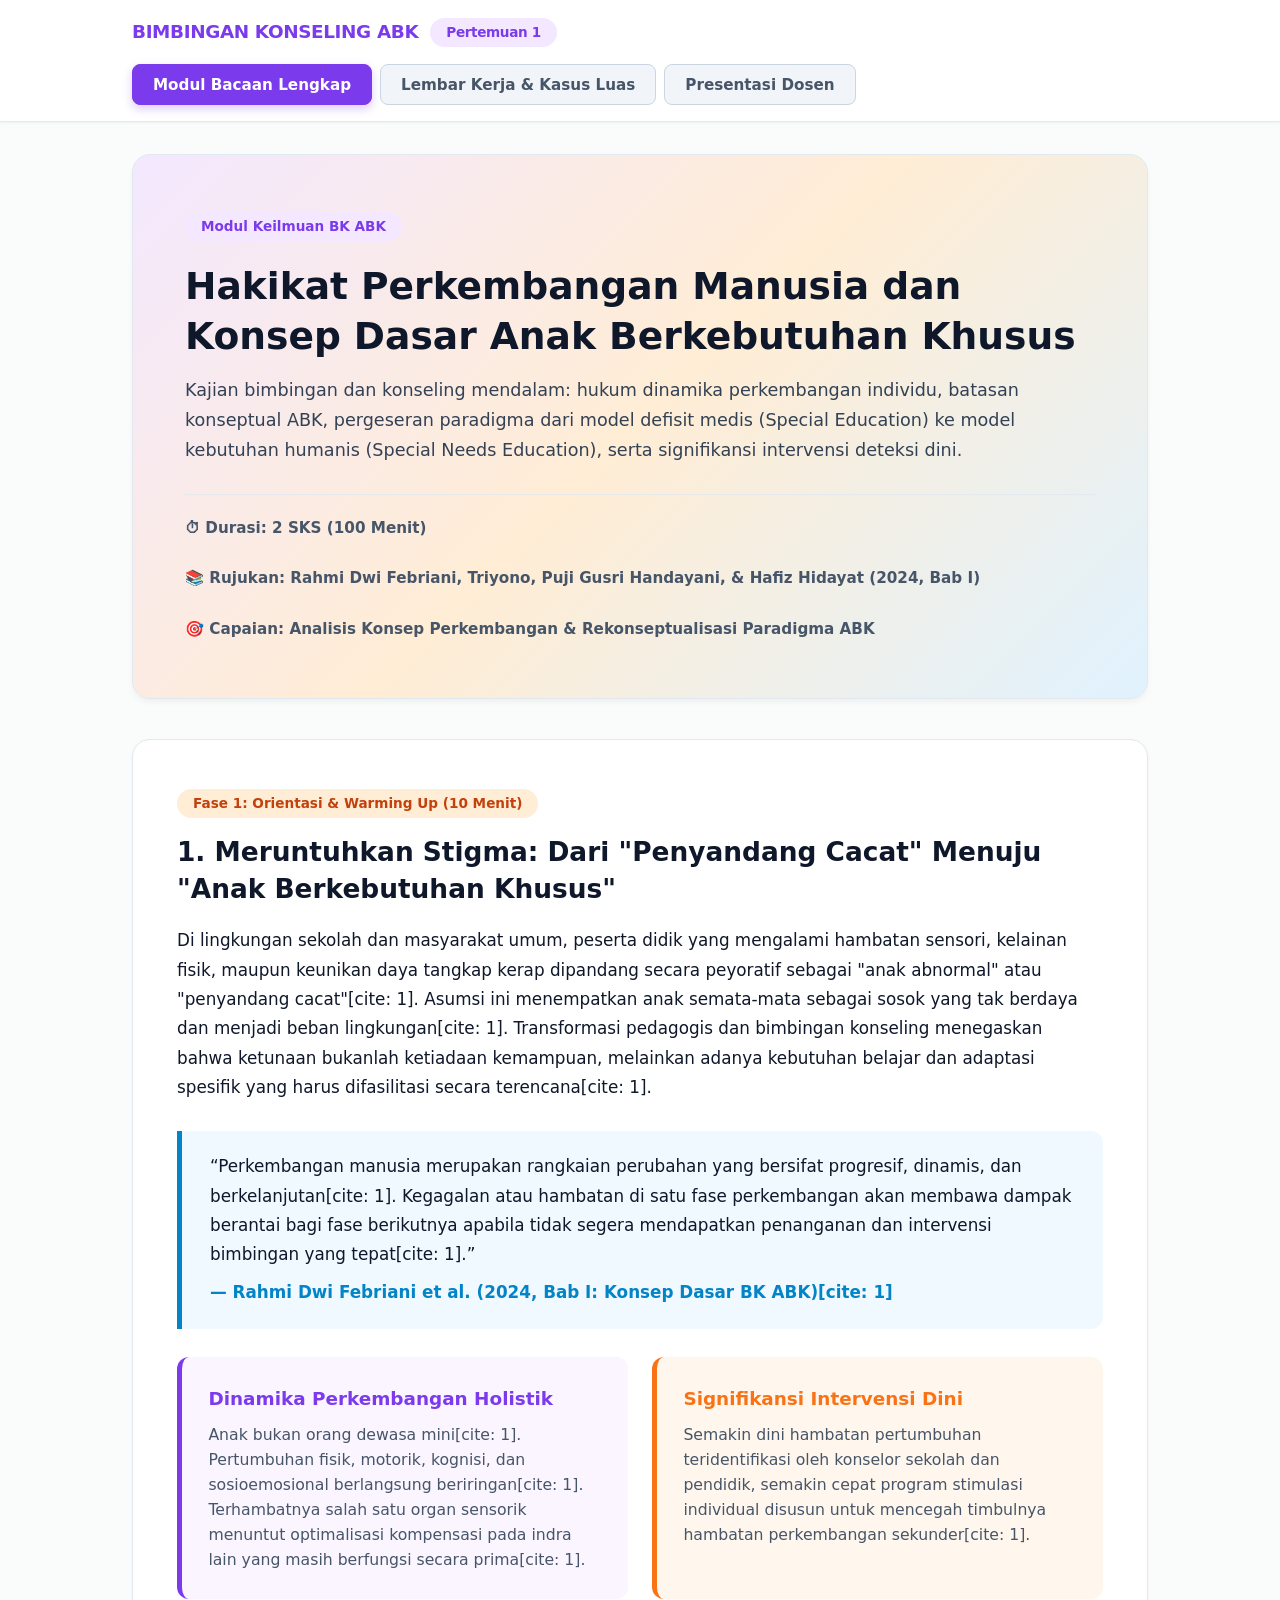
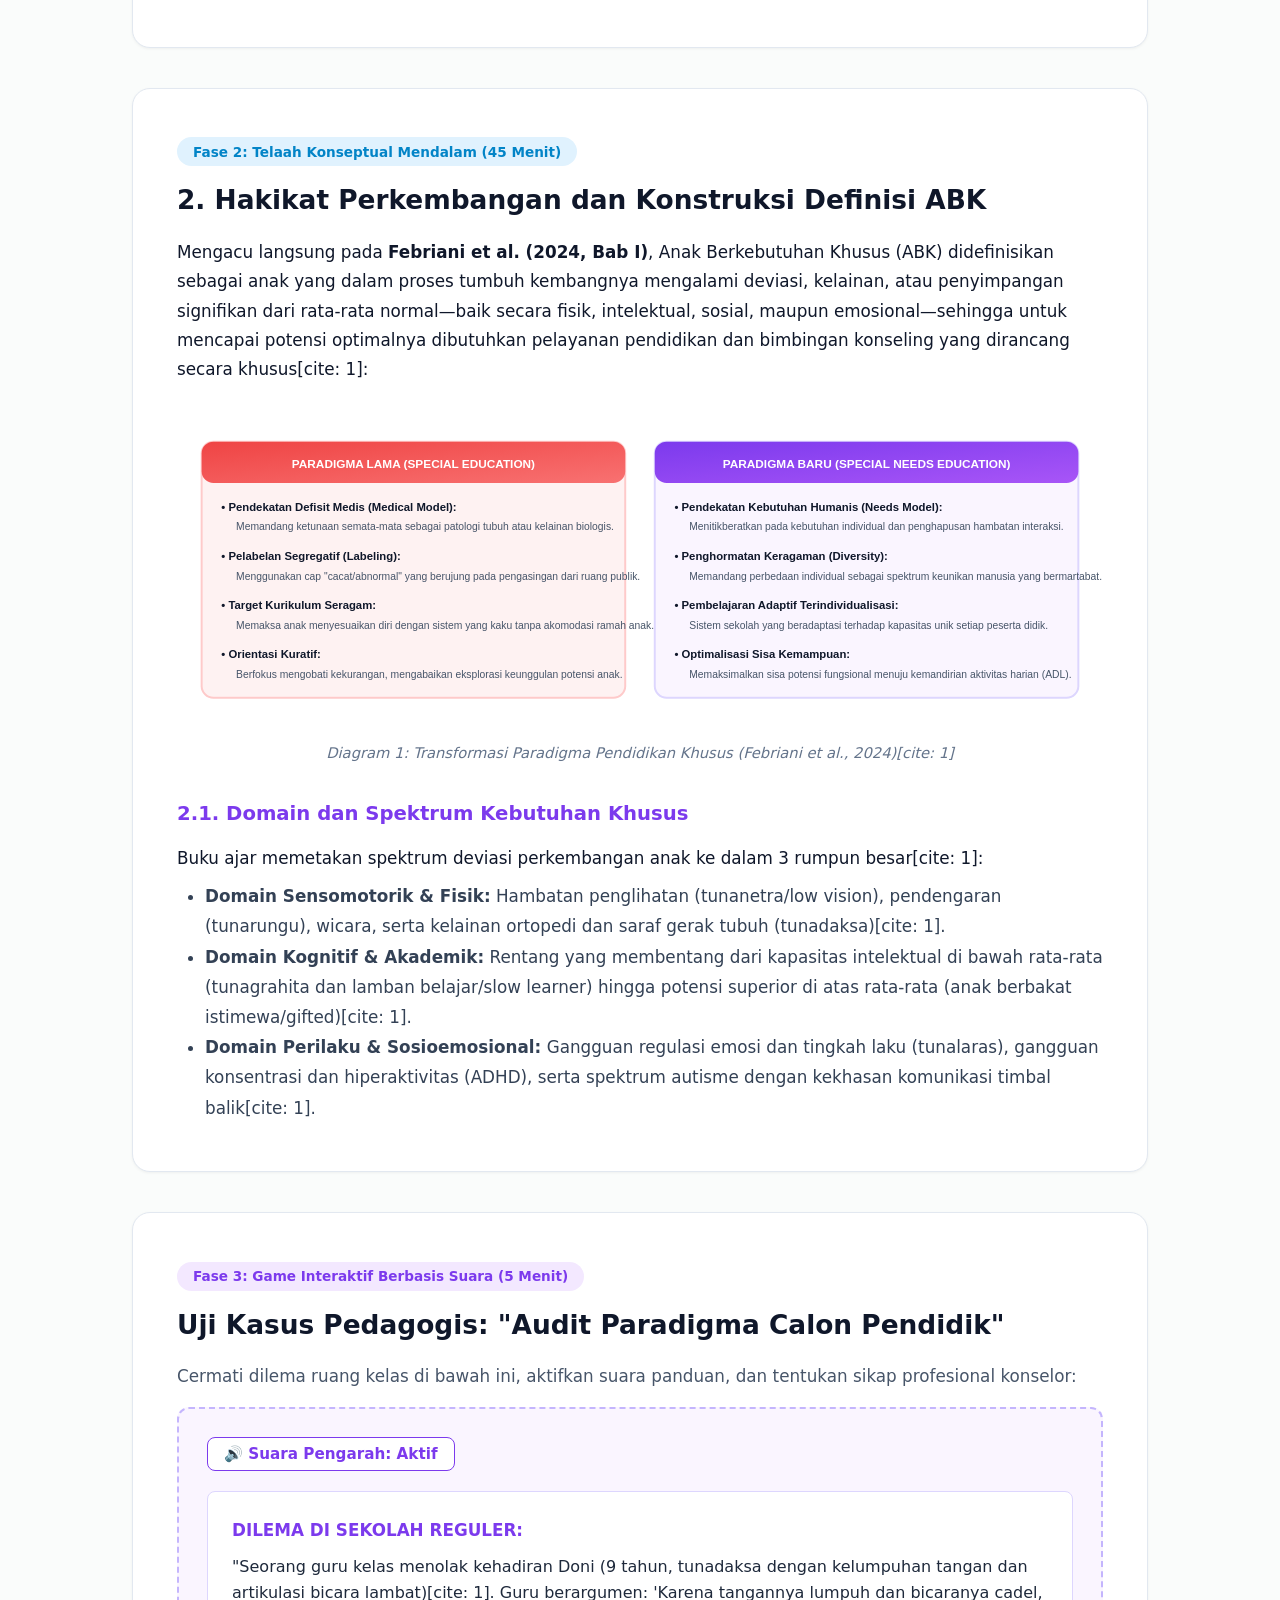
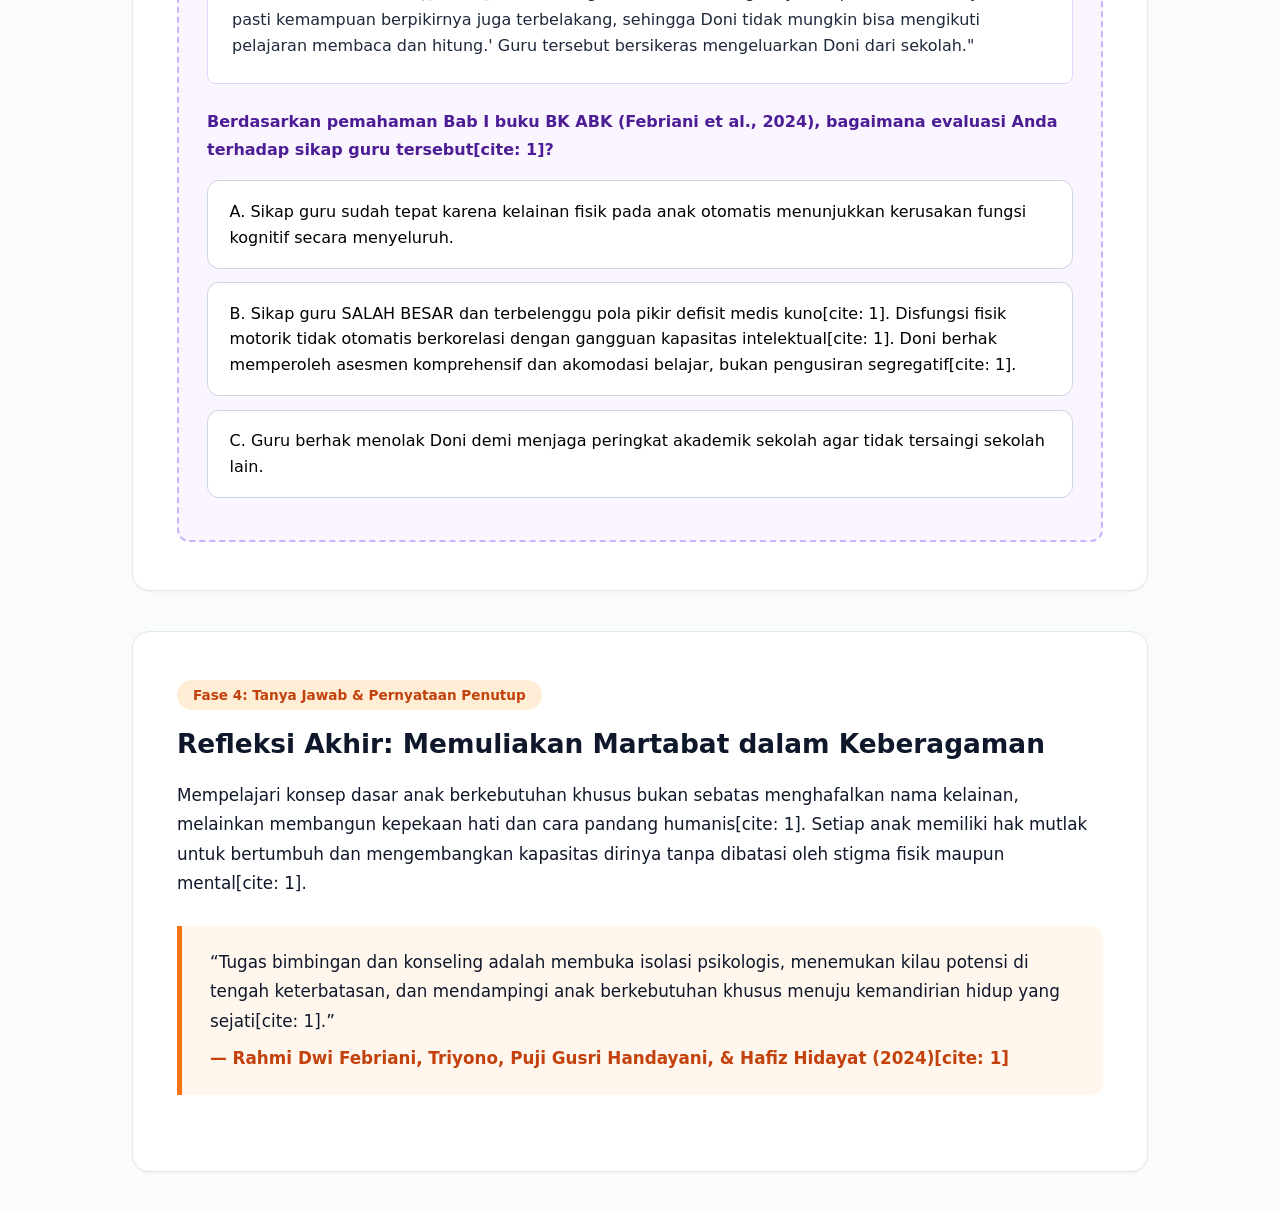
==== pertemuan-1.html @ 1f552d54 "Create pertemuan-1.html" ====
<!DOCTYPE html>
<html lang="id">
<head>
  <meta charset="UTF-8">
  <meta name="viewport" content="width=device-width, initial-scale=1.0">
  <title>Pertemuan 1: Konsep Dasar BK bagi Anak Berkebutuhan Khusus - Bimbingan dan Konseling</title>
  <link rel="stylesheet" href="style.css">
  <style>
    / Variasi Tema Cerah Gen Z (Bright Palette) dengan Aksen Ungu, Oranye, dan Biru /
    :root {
      --gz-purple: #7c3aed;
      --gz-purple-light: #f3e8ff;
      --gz-orange: #f97316;
      --gz-orange-light: #ffedd5;
      --gz-blue: #0284c7;
      --gz-blue-light: #e0f2fe;
      --gz-bg-bright: #fafcfb;
      --gz-text-dark: #0f172a;
      --radius-sm: 6px;
      --radius-md: 10px;
      --radius-lg: 16px;
      --shadow-lg: 0 10px 25px -5px rgba(0, 0, 0, 0.08), 0 8px 10px -6px rgba(0, 0, 0, 0.04);
    }

     {
      box-sizing: border-box;
    }

    body {
      background-color: var(--gz-bg-bright);
      color: var(--gz-text-dark);
      font-family: 'Plus Jakarta Sans', system-ui, -apple-system, sans-serif;
      margin: 0;
      padding: 0;
      line-height: 1.75;
      font-size: 1.05rem;
    }

    / Penataan Pembatas Layar agar tidak terlalu lebar /
    .site-header {
      background: #ffffff;
      border-bottom: 1.5px solid #e2e8f0;
      position: sticky;
      top: 0;
      z-index: 100;
    }

    .nav-container {
      max-width: 1080px;
      margin: 0 auto;
      padding: 1rem 2rem;
      display: flex;
      justify-content: space-between;
      align-items: center;
      flex-wrap: wrap;
      gap: 1rem;
    }

    .content-wrapper {
      max-width: 1080px;
      margin: 2rem auto;
      padding: 0 2rem;
    }

    .brand-badge {
      display: flex;
      align-items: center;
      gap: 0.75rem;
      font-weight: 800;
      font-size: 1.15rem;
    }

    .view-tabs {
      display: flex;
      gap: 0.5rem;
    }

    .tab-btn {
      background: #f1f5f9;
      border: 1px solid #cbd5e1;
      padding: 0.65rem 1.25rem;
      border-radius: var(--radius-sm);
      font-weight: 700;
      font-size: 0.95rem;
      color: #475569;
      cursor: pointer;
      transition: all 0.2s ease;
    }

    .tab-btn.active {
      background: var(--gz-purple);
      color: #ffffff;
      border-color: var(--gz-purple);
    }

    / Pill Badges /
    .pill {
      padding: 0.35rem 0.95rem;
      border-radius: 999px;
      font-size: 0.85rem;
      display: inline-block;
    }

    .badge-purple {
      background: var(--gz-purple-light);
      color: var(--gz-purple);
      font-weight: 800;
    }

    .badge-orange {
      background: var(--gz-orange-light);
      color: #c2410c;
      font-weight: 800;
    }

    .badge-blue {
      background: var(--gz-blue-light);
      color: var(--gz-blue);
      font-weight: 800;
    }

    / Kotak Judul Utama (Hero Box) dengan Space/Padding yang Lega /
    .hero-box {
      border-radius: var(--radius-lg);
      padding: 3rem 2.75rem; / Space lega di pinggir antara border dan tulisan /
      margin-bottom: 2.25rem;
      border: 1.5px solid #e2e8f0;
      box-shadow: 0 4px 6px -1px rgba(0, 0, 0, 0.03);
    }

    .hero-box h1 {
      font-size: clamp(1.85rem, 3.2vw, 2.35rem);
      line-height: 1.35;
      margin: 1.25rem 0 0.85rem 0;
    }

    .hero-box p {
      font-size: 1.1rem;
      color: #334155;
      margin: 0;
      line-height: 1.7;
    }

    .hero-meta {
      display: flex;
      gap: 1.5rem;
      flex-wrap: wrap;
      margin-top: 1.75rem;
      padding-top: 1.25rem;
      border-top: 1px solid rgba(226, 232, 240, 0.8);
      font-size: 0.95rem;
      color: #475569;
      font-weight: 600;
    }

    / Kartu Konten dengan Padding/Space Nyaman /
    .content-card {
      background: #ffffff;
      border: 1.5px solid #e2e8f0;
      border-radius: var(--radius-lg);
      padding: 2.75rem 2.5rem; / Jarak pinggir tulisan ke kotak dibuat lapang /
      margin-bottom: 2.25rem;
      box-shadow: 0 4px 6px -1px rgba(0, 0, 0, 0.02);
    }

    .content-card h2 {
      font-size: 1.65rem;
      color: #0f172a;
      margin-top: 1rem;
      margin-bottom: 1.15rem;
      line-height: 1.4;
    }

    .quote-box {
      border-left: 5px solid var(--gz-blue);
      background: #f0f9ff;
      padding: 1.35rem 1.75rem;
      margin: 1.75rem 0;
      border-radius: 0 var(--radius-md) var(--radius-md) 0;
      font-size: 1.05rem;
      line-height: 1.75;
    }

    .grid-two-col {
      display: grid;
      grid-template-columns: repeat(auto-fit, minmax(320px, 1fr));
      gap: 1.5rem;
      margin-top: 1.75rem;
    }

    .accent-card {
      padding: 1.65rem;
      border-radius: var(--radius-md);
    }

    .card-purple-bright {
      border-left: 5px solid var(--gz-purple);
      background: #faf5ff;
    }

    .card-orange-bright {
      border-left: 5px solid var(--gz-orange);
      background: #fff7ed;
    }

    .card-blue-bright {
      border-left: 5px solid var(--gz-blue);
      background: #f0f9ff;
    }

    / Presentasi Slide Dosen /
    .presentation-frame-bright {
      background: #ffffff;
      color: #1e293b;
      border: 2px solid #e2e8f0;
      border-radius: var(--radius-lg);
      padding: 3rem 3rem 2.25rem 3rem;
      min-height: 560px;
      display: flex;
      flex-direction: column;
      justify-content: space-between;
      box-shadow: var(--shadow-lg);
    }

    .presentation-frame-bright h2 {
      color: #0f172a;
      font-size: clamp(2rem, 3.8vw, 2.5rem);
      margin-bottom: 1.5rem;
      margin-top: 0.75rem;
    }

    .presentation-frame-bright .slide-body {
      font-size: 1.25rem;
      line-height: 1.8;
      color: #334155;
      flex-grow: 1;
    }

    .presentation-frame-bright .slide-body p {
      font-weight: 600;
      margin-bottom: 1rem;
    }

    .presentation-frame-bright .slide-body li {
      margin-bottom: 1rem;
      position: relative;
      padding-left: 2rem;
      list-style: none;
    }

    .presentation-frame-bright .slide-body li::before {
      content: "✦";
      position: absolute;
      left: 0;
      color: var(--gz-purple);
      font-weight: 800;
      font-size: 1.15rem;
    }

    .speaker-notes-bright {
      margin-top: 1.5rem;
      background: #f8fafc;
      border-left: 4px solid var(--gz-orange);
      padding: 1.1rem 1.4rem;
      border-radius: 0 var(--radius-sm) var(--radius-sm) 0;
      font-size: 1rem;
      color: #475569;
      display: none;
    }

    .slide-controls {
      display: flex;
      justify-content: space-between;
      align-items: center;
      border-top: 2px solid #f1f5f9;
      padding-top: 1.75rem;
      margin-top: 2rem;
      gap: 1rem;
      flex-wrap: wrap;
    }

    .btn-ctrl {
      padding: 0.75rem 1.4rem;
      font-size: 1rem;
      font-weight: 700;
      border-radius: var(--radius-sm);
      cursor: pointer;
      display: inline-flex;
      align-items: center;
      gap: 0.4rem;
      transition: all 0.2s;
      border: none;
    }

    .btn-ctrl.secondary {
      background: #f1f5f9;
      color: #475569;
      border: 1px solid #cbd5e1;
    }

    .btn-ctrl.secondary:hover {
      background: #e2e8f0;
      color: #0f172a;
    }

    / Kolom Jawaban Mahasiswa (LKM) /
    .large-answer-area {
      width: 100%;
      min-height: 240px;
      padding: 1.35rem;
      font-family: inherit;
      font-size: 1.05rem;
      line-height: 1.7;
      border: 2px solid #cbd5e1;
      border-radius: var(--radius-md);
      background: #ffffff;
      box-shadow: inset 0 2px 4px rgba(0,0,0,0.03);
      resize: vertical;
      margin-top: 1rem;
      margin-bottom: 1.5rem;
      box-sizing: border-box;
    }

    .large-answer-area:focus {
      border-color: var(--gz-purple);
      outline: none;
      box-shadow: 0 0 0 3px rgba(124, 58, 237, 0.15);
    }

    .quiz-option {
      width: 100%;
      text-align: left;
      padding: 1.1rem 1.35rem;
      margin-bottom: 0.85rem;
      background: #ffffff;
      border: 1.5px solid #cbd5e1;
      border-radius: var(--radius-md);
      cursor: pointer;
      font-size: 1rem;
      line-height: 1.6;
      font-family: inherit;
      transition: all 0.2s ease;
    }

    .quiz-option:hover {
      border-color: var(--gz-purple);
      background: #fbf8ff;
    }

    .quiz-feedback {
      display: none;
      padding: 1.25rem 1.5rem;
      border-radius: var(--radius-md);
      margin-top: 1.25rem;
      font-size: 1rem;
      line-height: 1.7;
    }

    / Aturan Visibilitas Tab & Slide /
    .view-section {
      display: none;
    }
    .view-section.active {
      display: block;
    }
    .slide-item {
      display: none;
    }
    .slide-item.active {
      display: block;
    }

    @media print {
      .site-header, .print-action-bar, .sound-toggle-bar, .slide-controls, nav {
        display: none !important;
      }
      .view-section {
        display: none !important;
      }
      #worksheet-view {
        display: block !important;
      }
      .content-wrapper {
        max-width: 100% !important;
        margin: 0 !important;
        padding: 0 !important;
      }
      body {
        background: #ffffff !important;
      }
    }
  </style>
  <script src="auth.js"></script>
</head>
<body>

  <!-- ==================== TOP NAVIGATION BAR ==================== -->
  <header class="site-header">
    <div class="nav-container">
      <div class="brand-badge">
        <span style="color: var(--gz-purple);">BIMBINGAN KONSELING ABK</span>
        <span class="pill badge-purple">Pertemuan 1</span>
      </div>
      <nav class="view-tabs" role="tablist">
        <button class="tab-btn active" onclick="switchView('reading-view', this)">Modul Bacaan Lengkap</button>
        <button class="tab-btn" onclick="switchView('worksheet-view', this)">Lembar Kerja &amp; Kasus Luas</button>
        <button class="tab-btn" onclick="switchView('presentation-view', this)">Presentasi Dosen</button>
      </nav>
    </div>
  </header>

  <main class="content-wrapper">

    <!-- =========================================================================
         BAGIAN 1: WEB PAGE PRESENTATION (BACAAN MANDIRI DOSEN & MAHASISWA)
         ========================================================================= -->
    <section id="reading-view" class="view-section active">
      
      <!-- HERO BANNER (DENGAN SPACE PINGGIR YANG LEGA) -->
      <header class="hero-box" style="background: linear-gradient(135deg, #f3e8ff 0%, #ffedd5 50%, #e0f2fe 100%);">
        <span class="section-label pill badge-purple">Modul Keilmuan BK ABK</span>
        <h1 style="color: var(--gz-text-dark);">Hakikat Perkembangan Manusia dan Konsep Dasar Anak Berkebutuhan Khusus</h1>
        <p>Kajian bimbingan dan konseling mendalam: hukum dinamika perkembangan individu, batasan konseptual ABK, pergeseran paradigma dari model defisit medis (Special Education) ke model kebutuhan humanis (Special Needs Education), serta signifikansi intervensi deteksi dini.</p>
        <div class="hero-meta">
          <span>⏱ Durasi: 2 SKS (100 Menit)</span>
          <span>📚 Rujukan: Rahmi Dwi Febriani, Triyono, Puji Gusri Handayani, &amp; Hafiz Hidayat (2024, Bab I)</span>
          <span>🎯 Capaian: Analisis Konsep Perkembangan &amp; Rekonseptualisasi Paradigma ABK</span>
        </div>
      </header>

      <!-- SESI 1: PENDAHULUAN (10 MENIT) -->
      <article class="content-card">
        <span class="section-label pill badge-orange">Fase 1: Orientasi &amp; Warming Up (10 Menit)</span>
        <h2>1. Meruntuhkan Stigma: Dari "Penyandang Cacat" Menuju "Anak Berkebutuhan Khusus"</h2>
        <p style="margin-top: 0.75rem;">
          Di lingkungan sekolah dan masyarakat umum, peserta didik yang mengalami hambatan sensori, kelainan fisik, maupun keunikan daya tangkap kerap dipandang secara peyoratif sebagai "anak abnormal" atau "penyandang cacat"[cite: 1]. Asumsi ini menempatkan anak semata-mata sebagai sosok yang tak berdaya dan menjadi beban lingkungan[cite: 1]. Transformasi pedagogis dan bimbingan konseling menegaskan bahwa ketunaan bukanlah ketiadaan kemampuan, melainkan adanya kebutuhan belajar dan adaptasi spesifik yang harus difasilitasi secara terencana[cite: 1].
        </p>

        <div class="quote-box">
          “Perkembangan manusia merupakan rangkaian perubahan yang bersifat progresif, dinamis, dan berkelanjutan[cite: 1]. Kegagalan atau hambatan di satu fase perkembangan akan membawa dampak berantai bagi fase berikutnya apabila tidak segera mendapatkan penanganan dan intervensi bimbingan yang tepat[cite: 1].”
          <footer style="margin-top: 0.5rem; font-weight: 700; color: var(--gz-blue);">— Rahmi Dwi Febriani et al. (2024, Bab I: Konsep Dasar BK ABK)[cite: 1]</footer>
        </div>

        <div class="grid-two-col">
          <div class="accent-card card-purple-bright">
            <h3 style="font-size: 1.15rem; margin-bottom: 0.4rem; color: var(--gz-purple);">Dinamika Perkembangan Holistik</h3>
            <p style="font-size: 0.98rem; color: #475569; line-height: 1.6; margin: 0;">
              Anak bukan orang dewasa mini[cite: 1]. Pertumbuhan fisik, motorik, kognisi, dan sosioemosional berlangsung beriringan[cite: 1]. Terhambatnya salah satu organ sensorik menuntut optimalisasi kompensasi pada indra lain yang masih berfungsi secara prima[cite: 1].
            </p>
          </div>
          <div class="accent-card card-orange-bright">
            <h3 style="font-size: 1.15rem; margin-bottom: 0.4rem; color: var(--gz-orange);">Signifikansi Intervensi Dini</h3>
            <p style="font-size: 0.98rem; color: #475569; line-height: 1.6; margin: 0;">
              Semakin dini hambatan pertumbuhan teridentifikasi oleh konselor sekolah dan pendidik, semakin cepat program stimulasi individual disusun untuk mencegah timbulnya hambatan perkembangan sekunder[cite: 1].
            </p>
          </div>
        </div>
      </article>

      <!-- SESI 2: MATERI INTI (45 MENIT) -->
      <article class="content-card">
        <span class="section-label pill badge-blue">Fase 2: Telaah Konseptual Mendalam (45 Menit)</span>
        <h2>2. Hakikat Perkembangan dan Konstruksi Definisi ABK</h2>
        <p style="margin-top: 0.75rem;">
          Mengacu langsung pada <strong>Febriani et al. (2024, Bab I)</strong>, Anak Berkebutuhan Khusus (ABK) didefinisikan sebagai anak yang dalam proses tumbuh kembangnya mengalami deviasi, kelainan, atau penyimpangan signifikan dari rata-rata normal—baik secara fisik, intelektual, sosial, maupun emosional—sehingga untuk mencapai potensi optimalnya dibutuhkan pelayanan pendidikan dan bimbingan konseling yang dirancang secara khusus[cite: 1]:
        </p>

        <!-- DIAGRAM 1: PERGESERAN PARADIGMA (SVG CERAH) -->
        <div class="diagram-container" style="margin: 2rem 0;">
          <svg viewBox="0 0 940 310" width="100%" height="auto" style="max-height: 330px; font-family: 'Plus Jakarta Sans', sans-serif;">
            <defs>
              <linearGradient id="medGrad" x1="0%" y1="0%" x2="100%" y2="100%"><stop offset="0%" stop-color="#ef4444"/><stop offset="100%" stop-color="#f87171"/></linearGradient>
              <linearGradient id="humGrad" x1="0%" y1="0%" x2="100%" y2="100%"><stop offset="0%" stop-color="#7c3aed"/><stop offset="100%" stop-color="#a855f7"/></linearGradient>
            </defs>

            <!-- Panel Kiri: Paradigma Lama -->
            <rect x="25" y="25" width="430" height="260" rx="12" fill="#fef2f2" stroke="#fecaca" stroke-width="2"/>
            <rect x="25" y="25" width="430" height="42" rx="12" fill="url(#medGrad)"/>
            <text x="240" y="52" fill="#ffffff" font-size="12" font-weight="800" text-anchor="middle">PARADIGMA LAMA (SPECIAL EDUCATION)</text>
            
            <text x="45" y="95" fill="#0f172a" font-size="11.5" font-weight="700">• Pendekatan Defisit Medis (Medical Model):</text>
            <text x="60" y="115" fill="#475569" font-size="10.5">Memandang ketunaan semata-mata sebagai patologi tubuh atau kelainan biologis.</text>

            <text x="45" y="145" fill="#0f172a" font-size="11.5" font-weight="700">• Pelabelan Segregatif (Labeling):</text>
            <text x="60" y="165" fill="#475569" font-size="10.5">Menggunakan cap "cacat/abnormal" yang berujung pada pengasingan dari ruang publik.</text>

            <text x="45" y="195" fill="#0f172a" font-size="11.5" font-weight="700">• Target Kurikulum Seragam:</text>
            <text x="60" y="215" fill="#475569" font-size="10.5">Memaksa anak menyesuaikan diri dengan sistem yang kaku tanpa akomodasi ramah anak.</text>

            <text x="45" y="245" fill="#0f172a" font-size="11.5" font-weight="700">• Orientasi Kuratif:</text>
            <text x="60" y="265" fill="#475569" font-size="10.5">Berfokus mengobati kekurangan, mengabaikan eksplorasi keunggulan potensi anak.</text>

            <!-- Panel Kanan: Paradigma Baru -->
            <rect x="485" y="25" width="430" height="260" rx="12" fill="#faf5ff" stroke="#ddd6fe" stroke-width="2"/>
            <rect x="485" y="25" width="430" height="42" rx="12" fill="url(#humGrad)"/>
            <text x="700" y="52" fill="#ffffff" font-size="12" font-weight="800" text-anchor="middle">PARADIGMA BARU (SPECIAL NEEDS EDUCATION)</text>

            <text x="505" y="95" fill="#0f172a" font-size="11.5" font-weight="700">• Pendekatan Kebutuhan Humanis (Needs Model):</text>
            <text x="520" y="115" fill="#475569" font-size="10.5">Menitikberatkan pada kebutuhan individual dan penghapusan hambatan interaksi.</text>

            <text x="505" y="145" fill="#0f172a" font-size="11.5" font-weight="700">• Penghormatan Keragaman (Diversity):</text>
            <text x="520" y="165" fill="#475569" font-size="10.5">Memandang perbedaan individual sebagai spektrum keunikan manusia yang bermartabat.</text>

            <text x="505" y="195" fill="#0f172a" font-size="11.5" font-weight="700">• Pembelajaran Adaptif Terindividualisasi:</text>
            <text x="520" y="215" fill="#475569" font-size="10.5">Sistem sekolah yang beradaptasi terhadap kapasitas unik setiap peserta didik.</text>

            <text x="505" y="245" fill="#0f172a" font-size="11.5" font-weight="700">• Optimalisasi Sisa Kemampuan:</text>
            <text x="520" y="265" fill="#475569" font-size="10.5">Memaksimalkan sisa potensi fungsional menuju kemandirian aktivitas harian (ADL).</text>
          </svg>
          <div class="diagram-caption" style="text-align: center; font-size: 0.92rem; color: #64748b; margin-top: 0.5rem;">Diagram 1: Transformasi Paradigma Pendidikan Khusus (Febriani et al., 2024)[cite: 1]</div>
        </div>

        <h3 style="margin-top: 2rem; margin-bottom: 0.75rem; color: var(--gz-purple);">2.1. Domain dan Spektrum Kebutuhan Khusus</h3>
        <p>Buku ajar memetakan spektrum deviasi perkembangan anak ke dalam 3 rumpun besar[cite: 1]:</p>
        <ul style="padding-left: 1.75rem; margin-top: 0.5rem; color: #334155; line-height: 1.8;">
          <li><strong>Domain Sensomotorik &amp; Fisik:</strong> Hambatan penglihatan (tunanetra/low vision), pendengaran (tunarungu), wicara, serta kelainan ortopedi dan saraf gerak tubuh (tunadaksa)[cite: 1].</li>
          <li><strong>Domain Kognitif &amp; Akademik:</strong> Rentang yang membentang dari kapasitas intelektual di bawah rata-rata (tunagrahita dan lamban belajar/slow learner) hingga potensi superior di atas rata-rata (anak berbakat istimewa/gifted)[cite: 1].</li>
          <li><strong>Domain Perilaku &amp; Sosioemosional:</strong> Gangguan regulasi emosi dan tingkah laku (tunalaras), gangguan konsentrasi dan hiperaktivitas (ADHD), serta spektrum autisme dengan kekhasan komunikasi timbal balik[cite: 1].</li>
        </ul>
      </article>

      <!-- SESI 3: GAMES INTERAKTIF (5 MENIT) -->
      <article class="content-card">
        <span class="section-label pill badge-purple">Fase 3: Game Interaktif Berbasis Suara (5 Menit)</span>
        <h2>Uji Kasus Pedagogis: "Audit Paradigma Calon Pendidik"</h2>
        <p style="margin-top: 0.5rem; color: #475569;">Cermati dilema ruang kelas di bawah ini, aktifkan suara panduan, dan tentukan sikap profesional konselor:</p>

        <div class="game-card" style="border: 2px dashed #c4b5fd; background: #faf5ff; padding: 1.75rem; border-radius: var(--radius-md); margin-top: 1rem;">
          <div class="sound-toggle-bar" style="margin-bottom: 1.25rem;">
            <button id="sound-btn" class="sound-btn active" style="background: #ffffff; border: 1.5px solid var(--gz-purple); color: var(--gz-purple); padding: 7px 16px; border-radius: var(--radius-sm); cursor: pointer; font-weight: 700;" onclick="toggleAudioFx()">🔊 Suara Pengarah: Aktif</button>
          </div>

          <div style="background: #ffffff; border: 1.5px solid #ddd6fe; border-radius: var(--radius-sm); padding: 1.5rem; margin-bottom: 1.5rem;">
            <p style="font-weight: 800; color: var(--gz-purple); margin: 0 0 0.5rem 0;">DILEMA DI SEKOLAH REGULER:</p>
            <p style="font-size: 1rem; color: #1e293b; line-height: 1.65; margin: 0;">
              "Seorang guru kelas menolak kehadiran Doni (9 tahun, tunadaksa dengan kelumpuhan tangan dan artikulasi bicara lambat)[cite: 1]. Guru berargumen: 'Karena tangannya lumpuh dan bicaranya cadel, pasti kemampuan berpikirnya juga terbelakang, sehingga Doni tidak mungkin bisa mengikuti pelajaran membaca dan hitung.' Guru tersebut bersikeras mengeluarkan Doni dari sekolah."
            </p>
          </div>

          <p style="font-size: 1rem; margin-bottom: 1rem; font-weight: 700; color: #4c1d95;">Berdasarkan pemahaman Bab I buku BK ABK (Febriani et al., 2024), bagaimana evaluasi Anda terhadap sikap guru tersebut[cite: 1]?</p>

          <button class="quiz-option" onclick="evaluateParadigmGame('a')">
            A. Sikap guru sudah tepat karena kelainan fisik pada anak otomatis menunjukkan kerusakan fungsi kognitif secara menyeluruh.
          </button>
          <button class="quiz-option" onclick="evaluateParadigmGame('b')">
            B. Sikap guru SALAH BESAR dan terbelenggu pola pikir defisit medis kuno[cite: 1]. Disfungsi fisik motorik tidak otomatis berkorelasi dengan gangguan kapasitas intelektual[cite: 1]. Doni berhak memperoleh asesmen komprehensif dan akomodasi belajar, bukan pengusiran segregatif[cite: 1].
          </button>
          <button class="quiz-option" onclick="evaluateParadigmGame('c')">
            C. Guru berhak menolak Doni demi menjaga peringkat akademik sekolah agar tidak tersaingi sekolah lain.
          </button>

          <div id="paradigm-feedback" class="quiz-feedback"></div>
        </div>
      </article>

      <!-- SESI 4: TANYA JAWAB & CLOSING (PENUTUP BACAAN) -->
      <article class="content-card">
        <span class="section-label pill badge-orange">Fase 4: Tanya Jawab &amp; Pernyataan Penutup</span>
        <h2>Refleksi Akhir: Memuliakan Martabat dalam Keberagaman</h2>
        <p style="margin-top: 0.75rem;">
          Mempelajari konsep dasar anak berkebutuhan khusus bukan sebatas menghafalkan nama kelainan, melainkan membangun kepekaan hati dan cara pandang humanis[cite: 1]. Setiap anak memiliki hak mutlak untuk bertumbuh dan mengembangkan kapasitas dirinya tanpa dibatasi oleh stigma fisik maupun mental[cite: 1].
        </p>
        <div class="quote-box" style="border-left-color: var(--gz-orange); background: #fff7ed;">
          “Tugas bimbingan dan konseling adalah membuka isolasi psikologis, menemukan kilau potensi di tengah keterbatasan, dan mendampingi anak berkebutuhan khusus menuju kemandirian hidup yang sejati[cite: 1].”
          <footer style="margin-top: 0.5rem; font-weight: 700; color: #c2410c;">— Rahmi Dwi Febriani, Triyono, Puji Gusri Handayani, &amp; Hafiz Hidayat (2024)[cite: 1]</footer>
        </div>
      </article>

    </section>


    <!-- =========================================================================
         BAGIAN 2: WORKSHEET MAHASISWA (TERPISAH PADA TOMBOL TAB SENDIRI)
         ========================================================================= -->
    <section id="worksheet-view" class="view-section">
      <div class="print-action-bar" style="display: flex; justify-content: space-between; align-items: center; margin-bottom: 1.5rem; background: #ffffff; padding: 1.5rem; border-radius: var(--radius-md); border: 1.5px solid #e2e8f0;">
        <div>
          <h3 style="color: var(--gz-purple); margin: 0 0 0.3rem 0; font-size: 1.25rem;">Lembar Aktivitas Mahasiswa: Analisis Paradigma &amp; Kasus ABK (LKM 01)</h3>
          <p style="font-size: 0.95rem; color: #64748b; margin: 0;">Selesaikan telaah kritis dua studi kasus di bawah ini. Kolom lembar jawaban telah didesain ekstra luas untuk memfasilitasi argumentasi ilmiah mendalam, lalu cetak dalam format PDF.</p>
        </div>
        <button class="btn-ctrl" style="background: var(--gz-purple); color: #ffffff;" onclick="window.print()">
          <span>🖨️ Cetak / Unduh Dokumen (PDF)</span>
        </button>
      </div>

      <div class="worksheet-paper" style="background: #ffffff; padding: 2.75rem; border-radius: var(--radius-lg); border: 2px solid #e2e8f0;">
        <header style="border-bottom: 2.5px solid #0f172a; padding-bottom: 1.5rem; margin-bottom: 2rem;">
          <h2 style="text-align: center; text-transform: uppercase; font-size: 1.35rem; color: #0f172a; margin: 0 0 0.5rem 0;">LEMBAR KERJA ANALISIS HAKIKAT &amp; PARADIGMA ANAK BERKEBUTUHAN KHUSUS (LKM 01)</h2>
          <p style="text-align: center; font-size: 0.95rem; color: #475569; margin: 0;">Mata Kuliah: Bimbingan dan Konseling ABK (2 SKS) • Rujukan: Febriani et al. (2024, Bab I)[cite: 1]</p>
          <div style="display: grid; grid-template-columns: 1fr 1fr; gap: 1rem; margin-top: 1.75rem; font-size: 0.95rem; background: #f8fafc; padding: 1.25rem; border-radius: var(--radius-sm);">
            <div><strong>Nama Mahasiswa / Calon Konselor:</strong> ____________________________________</div>
            <div><strong>NIM / Rombel:</strong> ____________________________________</div>
            <div><strong>Tanggal Perkuliahan:</strong> ____________________________________</div>
            <div><strong>Tanda Tangan Dosen Pengampu:</strong> ____________________________________</div>
          </div>
        </header>

        <!-- KASUS 1: ANALISIS PARADIGMA INKLUSI -->
        <div class="content-card" style="border: 2px solid #e2e8f0; background: #ffffff; padding: 2rem; margin-bottom: 2rem;">
          <label style="color: var(--gz-purple); font-size: 1.15rem; display: block; margin-bottom: 0.6rem; font-weight: 800;">
            KASUS ANALISIS 1: BEDAH KRITIS MEDICAL MODEL VS NEEDS MODEL DALAM PENERIMAAN SEKOLAH (BOBOT 50%)
          </label>
          <p style="font-size: 1rem; color: #1e293b; line-height: 1.7; margin-bottom: 1.25rem;">
            <strong>Profil Kasus:</strong> Di awal tahun ajaran baru, seorang anak bernama Rizky (7 tahun) yang memiliki hambatan pendengaran (tunarungu taraf sedang dan telah memakai alat bantu dengar) didaftarkan ke sekolah dasar di dekat rumahnya[cite: 1]. Kepala sekolah menolak mentah-mentah berkas Rizky dengan menyatakan: "Sekolah kami hanya menerima anak yang normal dan sehat walafiat. Sekolah kami tidak punya dokter atau guru khusus, jadi anak cacat seperti ini hanya akan menyusahkan guru kelas."
          </p>

          <p style="font-size: 1.05rem; line-height: 1.6; color: #0f172a; font-weight: 700; margin-bottom: 0.5rem;">
            Instruksi Tugas Analisis Mahasiswa:
          </p>
          <p style="font-size: 0.98rem; color: #334155; line-height: 1.7; margin: 0 0 1rem 0;">
            Berdasarkan konsep dasar bimbingan konseling ABK (<strong>Febriani et al., 2024, Bab I</strong>)[cite: 1]:
            <br>1. Analisis bagaimana penolakan kepala sekolah mencerminkan kelemahan fatal pola pikir <em>Medical Model / Special Education</em> yang memandang disabilitas sebagai kutukan fisik[cite: 1]!
            <br>2. Jelaskan bagaimana sudut pandang <em>Special Needs Education</em> membedah kebutuhan belajar Rizky serta nilai manfaat lingkungan inklusi bagi perkembangan psikososialnya[cite: 1]!
            <br>3. Rumuskan draf konseling advokasi yang dapat Anda berikan kepada kepala sekolah dan para guru untuk membuka wawasan inklusif mereka[cite: 1]!
          </p>
          
          <label style="font-weight: 700; font-size: 0.95rem; color: var(--gz-purple); margin-top: 1rem; display: block;">
            KOLOM LEMBAR JAWABAN MAHASISWA (KASUS 1):
          </label>
          <textarea class="large-answer-area" placeholder="Tuliskan analisis kritis paradigma defisit medis, prinsip model kebutuhan, serta strategi advokasi konseling secara ilmiah di sini..."></textarea>
        </div>

        <!-- KASUS 2: KETERKAITAN TUGAS PERKEMBANGAN & POLA ASUH -->
        <div class="content-card" style="border: 2px solid #e2e8f0; background: #ffffff; padding: 2rem;">
          <label style="color: var(--gz-orange); font-size: 1.15rem; display: block; margin-bottom: 0.6rem; font-weight: 800;">
            KASUS ANALISIS 2: IMPLIKASI KETERLAMBATAN INTERVENSI DINI DAN OVER-PROTECTIVE PARENTING (BOBOT 50%)
          </label>
          <p style="font-size: 1rem; color: #1e293b; line-height: 1.7; margin-bottom: 1.25rem;">
            <strong>Profil Kasus:</strong> Naila (6 tahun) mengalami hambatan penglihatan berat (<em>low vision</em>)[cite: 1]. Karena orang tua merasa malu dan takut Naila terluka, Naila tidak pernah diizinkan keluar rumah, tidak dilatih mengenakan pakaian sendiri, dan selalu disuapi makan. Ketika dimasukkan ke jenjang prasekolah, Naila menunjukkan rasa takut berlebih terhadap orang asing, menangis histeris ketika mendengar bunyi ramai, serta tidak mampu melakukan koordinasi motorik kasar dasar.
          </p>

          <p style="font-size: 1.05rem; line-height: 1.6; color: #0f172a; font-weight: 700; margin-bottom: 0.5rem;">
            Instruksi Tugas Analisis Mahasiswa:
          </p>
          <p style="font-size: 0.98rem; color: #334155; line-height: 1.7; margin: 0 0 1rem 0;">
            Mengacu pada prinsip hukum dinamika perkembangan anak (<strong>Febriani et al., 2024</strong>)[cite: 1]:
            <br>1. Analisis bagaimana penundaan intervensi dini dan proteksi berlebihan orang tua mengacaukan pemenuhan tugas perkembangan (developmental tasks) pada diri Naila[cite: 1]!
            <br>2. Identifikasi dampak negatif sekunder (secondary handicap) pada aspek kepribadian dan sosial Naila jika situasi ini dibiarkan terus berlanjut[cite: 1]!
            <br>3. Susunlah prioritas program layanan bimbingan konseling pribadi dan konseling keluarga bagi orang tua Naila guna membangun kemandirian harian (activity in daily living)[cite: 1]!
          </p>

          <label style="font-weight: 700; font-size: 0.95rem; color: var(--gz-orange); margin-top: 1rem; display: block;">
            KOLOM LEMBAR JAWABAN MAHASISWA (KASUS 2):
          </label>
          <textarea class="large-answer-area" placeholder="Tuliskan analisis keterpenggalan tugas perkembangan, bahaya hambatan sekunder, dan program layanan bimbingan mandiri di sini..."></textarea>
        </div>

      </div>
    </section>


    <!-- =========================================================================
         BAGIAN 3: INTERACTIVE PRESENTATION MODE (TERPISAH PADA TOMBOL TAB SENDIRI)
         ========================================================================= -->
    <section id="presentation-view" class="view-section">
      
      <div class="presentation-frame-bright">
        
        <!-- SLIDE 1 -->
        <div class="slide-item active">
          <span class="slide-indicator" style="color: var(--gz-purple); font-weight: 800; font-size: 0.95rem;">Slide 1 dari 6 • Orientasi Keilmuan</span>
          <h2>Konsep Dasar BK ABK</h2>
          <div class="slide-body">
            <p>Membuka Wawasan Terhadap Hakikat Anak Berkebutuhan Khusus[cite: 1]:</p>
            <ul>
              <li>Hakikat perkembangan manusia: proses progresif, sistematis, dan berkesinambungan[cite: 1].</li>
              <li>Keberhasilan tahap perkembangan awal menjadi fondasi kokoh bagi tahap selanjutnya[cite: 1].</li>
              <li>Urgensi BK: mengenali potensi dan membebaskan anak dari isolasi psikososial[cite: 1].</li>
            </ul>
          </div>
          <div class="speaker-notes-bright">
            <strong>Catatan Dosen (Apersepsi 10 Menit):</strong> Buka pertemuan dengan pertanyaan pemantik: "Apakah anak yang duduk di kursi roda otomatis memiliki otak yang tidak mampu berpikir[cite: 1]?" Tunjukkan fakta bahwa fisik dan intelegensi adalah dua domain yang berbeda[cite: 1].
          </div>
        </div>

        <!-- SLIDE 2 -->
        <div class="slide-item">
          <span class="slide-indicator" style="color: var(--gz-blue); font-weight: 800; font-size: 0.95rem;">Slide 2 dari 6 • Hukum Perkembangan</span>
          <h2>Dinamika Pertumbuhan &amp; Perkembangan</h2>
          <div class="slide-body">
            <p>Kaidah Pokok Perkembangan Individu (Febriani et al., 2024)[cite: 1]:</p>
            <ul>
              <li><strong>Hukum Kontinuitas:</strong> Perkembangan fisik, sensori, kognisi, dan sosioemosional saling memengaruhi secara integral[cite: 1].</li>
              <li><strong>Titik Kritis Perkembangan:</strong> Keterlambatan penanganan pada organ sensori primer dapat memicu kemunduran mental sekunder[cite: 1].</li>
              <li><strong>Intervensi Dini:</strong> Mengoptimalkan plastisitas otak anak guna melatih kompensasi sensorik lainnya[cite: 1].</li>
            </ul>
          </div>
          <div class="speaker-notes-bright">
            <strong>Catatan Dosen:</strong> Jelaskan contoh anak tunanetra yang bila sejak balita tidak dikenalkan dengan orientasi mobilitas, akan mengalami ketakutan sensorik saat menginjak bangku sekolah[cite: 1].
          </div>
        </div>

        <!-- SLIDE 3 -->
        <div class="slide-item">
          <span class="slide-indicator" style="color: var(--gz-orange); font-weight: 800; font-size: 0.95rem;">Slide 3 dari 6 • Batasan Terminologi</span>
          <h2>Definisi Anak Berkebutuhan Khusus</h2>
          <div class="slide-body">
            <p>Konsep Batasan ABK Menurut Para Ahli[cite: 1]:</p>
            <ul>
              <li>Anak yang mengalami deviasi atau kelainan bermakna dari rata-rata normal seusianya[cite: 1].</li>
              <li>Penyimpangan terjadi pada dimensi fisik, intelektual, perilaku emosional, atau komunikasi[cite: 1].</li>
              <li>Menuntut adanya modifikasi metode, materi instruksional, serta bimbingan terpersonalisasi[cite: 1].</li>
            </ul>
          </div>
          <div class="speaker-notes-bright">
            <strong>Catatan Dosen:</strong> Ingatkan mahasiswa bahwa ABK tidak hanya mencakup anak dengan hambatan (di bawah rata-rata), tetapi juga mencakup anak dengan kemampuan superior di atas rata-rata (anak berbakat istimewa/gifted)[cite: 1].
          </div>
        </div>

        <!-- SLIDE 4 -->
        <div class="slide-item">
          <span class="slide-indicator" style="color: var(--gz-purple); font-weight: 800; font-size: 0.95rem;">Slide 4 dari 6 • Pergeseran Paradigma</span>
          <h2>Special Education vs Special Needs Education</h2>
          <div class="slide-body">
            <p>Evolusi Cara Pandang Pendidikan Khusus[cite: 1]:</p>
            <ul>
              <li><strong>Model Defisit Medis (Lama):</strong> Fokus pada patologi kelainan biologis, mencap anak sebagai sosok cacat, dan cenderung memisahkan (segregasi)[cite: 1].</li>
              <li><strong>Model Kebutuhan Humanis (Baru):</strong> Fokus pada potensi dan hambatan belajar anak (child-centered), menciptakan lingkungan kelas yang ramah dan adaptif[cite: 1].</li>
              <li>Mengubah fokus dari "mengobati kekurangan" menjadi "memaksimalkan sisa potensi"[cite: 1].</li>
            </ul>
          </div>
          <div class="speaker-notes-bright">
            <strong>Catatan Dosen:</strong> Tekankan bahwa pergantian istilah dari "anak cacat" ke "anak berkebutuhan khusus" adalah tonggak pemuliaan martabat hak asasi manusia dalam pendidikan nasional[cite: 1].
          </div>
        </div>

        <!-- SLIDE 5 -->
        <div class="slide-item">
          <span class="slide-indicator" style="color: var(--gz-blue); font-weight: 800; font-size: 0.95rem;">Slide 5 dari 6 • Klasifikasi Kebutuhan</span>
          <h2>Rumpun Dimensi Kebutuhan Khusus</h2>
          <div class="slide-body">
            <p>Tiga Poros Utama Hambatan Perkembangan (Bab I)[cite: 1]:</p>
            <ul>
              <li><strong>Kelainan Fisik &amp; Sensorik:</strong> Tunanetra, tunarungu, tunawicara, dan kelainan motorik tunadaksa[cite: 1].</li>
              <li><strong>Kelainan Mental &amp; Emosional:</strong> Tunalaras, gangguan regulasi tingkah laku, ADHD, dan spektrum autisme[cite: 1].</li>
              <li><strong>Kelainan Akademik:</strong> Tunagrahita, lamban belajar (slow learner), berkesulitan belajar spesifik, serta anak berbakat[cite: 1].</li>
            </ul>
          </div>
          <div class="speaker-notes-bright">
            <strong>Catatan Dosen:</strong> Berikan pengantar singkat bahwa rincian ciri-ciri klinis setiap kelompok ini akan dikupas tuntas pada Bab III dan Bab IV[cite: 1].
          </div>
        </div>

        <!-- SLIDE 6 -->
        <div class="slide-item">
          <span class="slide-indicator" style="color: var(--gz-orange); font-weight: 800; font-size: 0.95rem;">Slide 6 dari 6 • Aksi &amp; Rangkuman</span>
          <h2>Closing Thought: Menata Hati Konselor</h2>
          <div class="slide-body">
            <p>Fondasi Etis dan Orientasi Sesi Selanjutnya[cite: 1]:</p>
            <ul>
              <li>Layanan bimbingan bukan mengubah anak menjadi orang lain, melainkan memampukan mereka mandiri[cite: 1].</li>
              <li>Optimalisasi sisa kemampuan (residual capability) adalah kunci kemandirian aktivitas harian (ADL)[cite: 1].</li>
              <li>Pertemuan 2: Tiga Landasan Utama Perlunya BK (Sudut Pandang Pendidikan, Psikologis, dan Tugas Perkembangan)[cite: 1].</li>
            </ul>
          </div>
          <div class="speaker-notes-bright">
            <strong>Catatan Dosen:</strong> Instruksikan mahasiswa untuk beralih ke tab menu "Lembar Kerja &amp; Kasus Luas" untuk menyelesaikan dua studi kasus analitis[cite: 1].
          </div>
        </div>

        <!-- CONTROLS DENGAN PENATAAN TOMBOL PRESISI -->
        <footer class="slide-controls">
          <div style="display: flex; gap: 0.75rem;">
            <button class="btn-ctrl secondary" onclick="changeSlide(-1)">❮ Sebelumnya</button>
            <button class="btn-ctrl" style="background: var(--gz-purple); color: #ffffff;" onclick="changeSlide(1)">Selanjutnya ❯</button>
          </div>
          <button class="btn-ctrl secondary" onclick="toggleSpeakerNotes()">🎙️ Buka/Tutup Catatan Dosen</button>
        </footer>

      </div>
    </section>

  </main>

  <!-- ==================== LOGIKA JAVASCRIPT ==================== -->
  <script>
    // 1. Pengalihan Tab Navigasi
    function switchView(targetViewId, buttonElement) {
      document.querySelectorAll('.view-section').forEach(view => {
        view.classList.remove('active');
      });
      document.querySelectorAll('.tab-btn').forEach(btn => {
        btn.classList.remove('active');
      });

      document.getElementById(targetViewId).classList.add('active');
      buttonElement.classList.add('active');
      window.scrollTo({ top: 0, behavior: 'smooth' });
    }

    // 2. Web Audio API Synthesizer (Efek Nada Kuis)
    let audioFxEnabled = true;
    const audioCtx = new (window.AudioContext || window.webkitAudioContext)();

    function playTone(type) {
      if (!audioFxEnabled) return;
      if (audioCtx.state === 'suspended') {
        audioCtx.resume();
      }

      const osc = audioCtx.createOscillator();
      const gain = audioCtx.createGain();
      osc.connect(gain);
      gain.connect(audioCtx.destination);

      if (type === 'success') {
        osc.frequency.setValueAtTime(523.25, audioCtx.currentTime); // C5
        osc.frequency.exponentialRampToValueAtTime(783.99, audioCtx.currentTime + 0.25); // G5
        gain.gain.setValueAtTime(0.2, audioCtx.currentTime);
        gain.gain.exponentialRampToValueAtTime(0.01, audioCtx.currentTime + 0.3);
        osc.start();
        osc.stop(audioCtx.currentTime + 0.3);
      } else {
        osc.type = 'sawtooth';
        osc.frequency.setValueAtTime(220, audioCtx.currentTime); // A3
        osc.frequency.exponentialRampToValueAtTime(130.81, audioCtx.currentTime + 0.25); // C3
        gain.gain.setValueAtTime(0.25, audioCtx.currentTime);
        gain.gain.exponentialRampToValueAtTime(0.01, audioCtx.currentTime + 0.3);
        osc.start();
        osc.stop(audioCtx.currentTime + 0.3);
      }
    }

    function toggleAudioFx() {
      audioFxEnabled = !audioFxEnabled;
      const btn = document.getElementById('sound-btn');
      if (audioFxEnabled) {
        btn.classList.add('active');
        btn.textContent = '🔊 Suara Pengarah: Aktif';
      } else {
        btn.classList.remove('active');
        btn.textContent = '🔇 Suara Pengarah: Hening';
      }
    }

    // 3. Evaluasi Mini Game Pertemuan 1
    function evaluateParadigmGame(choice) {
      const feedback = document.getElementById('paradigm-feedback');
      feedback.style.display = 'block';

      if (choice === 'b') {
        playTone('success');
        feedback.style.background = '#ede9fe';
        feedback.style.color = '#5b21b6';
        feedback.style.border = '1.5px solid #c4b5fd';
        feedback.innerHTML = '<strong>Tepat Sekali! (Skor 100)</strong><br>Berdasarkan kaidah Febriani et al. (2024), disfungsi motorik fisik tidak dapat dijadikan kesimpulan otomatis bahwa anak mengalami keterbelakangan kognitif[cite: 1]. Paradigma bimbingan konseling modern menuntut adanya asesmen terpadu serta penyediaan sarana adaptif, bukan segregasi yang membatasi hak anak[cite: 1].';
      } else {
        playTone('error');
        feedback.style.background = '#ffedd5';
        feedback.style.color = '#9a3412';
        feedback.style.border = '1.5px solid #fed7aa';
        feedback.innerHTML = '<strong>Kurang Tepat!</strong><br>Pilihan ini mencerminkan prasangka keliru model defisit medis kuno[cite: 1]. Ketidakmampuan organ gerak tidak selalu berarti rusaknya kemampuan berpikir[cite: 1].';
      }
    }

    // 4. Pengendali Slide Presentasi Dosen
    let currentSlide = 0;
    const slides = document.querySelectorAll('.slide-item');

    function updateSlideDisplay() {
      slides.forEach((slide, idx) => {
        slide.classList.toggle('active', idx === currentSlide);
      });
    }

    function changeSlide(direction) {
      currentSlide += direction;
      if (currentSlide < 0) currentSlide = 0;
      if (currentSlide >= slides.length) currentSlide = slides.length - 1;
      updateSlideDisplay();
    }

    function toggleSpeakerNotes() {
      const activeSlide = slides[currentSlide];
      const notes = activeSlide.querySelector('.speaker-notes-bright');
      if (notes) {
        notes.style.display = (notes.style.display === 'block') ? 'none' : 'block';
      }
    }

    // Navigasi Keyboard untuk Slide
    document.addEventListener('keydown', (e) => {
      const presView = document.getElementById('presentation-view');
      if (presView && presView.classList.contains('active')) {
        if (e.key === 'ArrowRight' || e.key === ' ') {
          changeSlide(1);
        } else if (e.key === 'ArrowLeft') {
          changeSlide(-1);
        }
      }
    });
  </script>
</body>
</html>
---- style.css ----
/* ==========================================================================
   STYLE.CSS - PANDUAN GAYA PEMBELAJARAN INTERAKTIF GEN Z BRIGHT PALETTE
   Mata Kuliah: Bimbingan dan Konseling ABK / Ortopedagogik
   ========================================================================== */

/* --- 1. VARIABEL & RESET DASAR --- */
:root {
  --gz-purple: #7c3aed;
  --gz-purple-light: #f3e8ff;
  --gz-purple-hover: #6d28d9;
  --gz-orange: #f97316;
  --gz-orange-light: #ffedd5;
  --gz-blue: #0284c7;
  --gz-blue-light: #e0f2fe;
  --gz-bg-bright: #fafcfb;
  --gz-text-dark: #0f172a;
  --text-muted: #475569;
  --border-color: #e2e8f0;
  
  --radius-sm: 8px;
  --radius-md: 12px;
  --radius-lg: 18px;
  --shadow-sm: 0 1px 3px rgba(0, 0, 0, 0.05);
  --shadow-md: 0 4px 6px -1px rgba(0, 0, 0, 0.05);
  --shadow-lg: 0 10px 25px -5px rgba(0, 0, 0, 0.08), 0 8px 10px -6px rgba(0, 0, 0, 0.04);
}

* {
  box-sizing: border-box;
  margin: 0;
  padding: 0;
}

body {
  background-color: var(--gz-bg-bright);
  color: var(--gz-text-dark);
  font-family: 'Plus Jakarta Sans', system-ui, -apple-system, BlinkMacSystemFont, 'Segoe UI', Roboto, sans-serif;
  line-height: 1.75;
  font-size: 1.05rem;
  -webkit-font-smoothing: antialiased;
}

/* --- 2. SISTEM VISIBILITAS TAB (KUNCI AGAR HALAMAN TIDAK MENUMPUK) --- */
.view-section {
  display: none !important;
}

.view-section.active {
  display: block !important;
}

.slide-item {
  display: none !important;
}

.slide-item.active {
  display: block !important;
}

/* --- 3. STRUKTUR HEADER & NAVIGASI ATAS --- */
.site-header {
  background: #ffffff;
  border-bottom: 1.5px solid var(--border-color);
  position: sticky;
  top: 0;
  z-index: 1000;
  box-shadow: var(--shadow-sm);
}

.nav-container {
  max-width: 1040px;
  margin: 0 auto;
  padding: 1.1rem 2rem;
  display: flex;
  justify-content: space-between;
  align-items: center;
  flex-wrap: wrap;
  gap: 1rem;
}

.brand-badge {
  display: flex;
  align-items: center;
  gap: 0.75rem;
  font-weight: 800;
  font-size: 1.15rem;
  letter-spacing: -0.02em;
}

.view-tabs {
  display: flex;
  gap: 0.6rem;
}

.tab-btn {
  background: #f1f5f9;
  border: 1.5px solid #cbd5e1;
  padding: 0.7rem 1.35rem;
  border-radius: var(--radius-sm);
  font-weight: 700;
  font-size: 0.95rem;
  color: var(--text-muted);
  cursor: pointer;
  transition: all 0.2s ease;
  font-family: inherit;
}

.tab-btn:hover {
  background: #e2e8f0;
  color: var(--gz-text-dark);
}

.tab-btn.active {
  background: var(--gz-purple) !important;
  color: #ffffff !important;
  border-color: var(--gz-purple) !important;
  box-shadow: 0 4px 10px rgba(124, 58, 237, 0.25);
}

/* --- 4. PEMBATAS KONTEN UTAMA --- */
.content-wrapper {
  max-width: 1040px;
  margin: 2.5rem auto;
  padding: 0 2rem;
}

/* --- 5. LENCANA (BADGES & PILLS) --- */
.pill {
  padding: 0.4rem 1rem;
  border-radius: 999px;
  font-size: 0.85rem;
  display: inline-block;
  line-height: 1.2;
}

.badge-purple {
  background: var(--gz-purple-light);
  color: var(--gz-purple);
  font-weight: 800;
}

.badge-orange {
  background: var(--gz-orange-light);
  color: #c2410c;
  font-weight: 800;
}

.badge-blue {
  background: var(--gz-blue-light);
  color: var(--gz-blue);
  font-weight: 800;
}

/* --- 6. KOTAK JUDUL (HERO BANNER) & KARTU KONTEN --- */
.hero-box {
  border-radius: var(--radius-lg);
  padding: 3.5rem 3.25rem;
  margin-bottom: 2.5rem;
  border: 1.5px solid var(--border-color);
  box-shadow: var(--shadow-md);
}

.hero-box h1 {
  font-size: clamp(2rem, 3.2vw, 2.5rem);
  line-height: 1.35;
  margin: 1.5rem 0 1rem 0;
  max-width: 900px;
  color: var(--gz-text-dark);
}

.hero-box p {
  font-size: 1.12rem;
  color: #334155;
  line-height: 1.8;
  max-width: 900px;
}

.hero-meta {
  display: flex;
  gap: 1.75rem;
  flex-wrap: wrap;
  margin-top: 2rem;
  padding-top: 1.5rem;
  border-top: 1px solid rgba(226, 232, 240, 0.8);
  font-size: 0.95rem;
  color: var(--text-muted);
  font-weight: 600;
}

.content-card {
  background: #ffffff;
  border: 1.5px solid var(--border-color);
  border-radius: var(--radius-lg);
  padding: 3rem 2.75rem;
  margin-bottom: 2.5rem;
  box-shadow: var(--shadow-sm);
}

.content-card h2 {
  font-size: 1.65rem;
  color: var(--gz-text-dark);
  margin-top: 1.25rem;
  margin-bottom: 1.25rem;
  line-height: 1.4;
}

.quote-box {
  border-left: 5px solid var(--gz-blue);
  background: #f0f9ff;
  padding: 1.5rem 2rem;
  margin: 2rem 0;
  border-radius: 0 var(--radius-md) var(--radius-md) 0;
  font-size: 1.08rem;
  line-height: 1.8;
}

.grid-two-col {
  display: grid;
  grid-template-columns: repeat(auto-fit, minmax(320px, 1fr));
  gap: 1.75rem;
  margin-top: 2rem;
}

.accent-card {
  padding: 2rem 1.75rem;
  border-radius: var(--radius-md);
}

.card-purple-bright {
  border-left: 5px solid var(--gz-purple);
  background: #faf5ff;
}

.card-orange-bright {
  border-left: 5px solid var(--gz-orange);
  background: #fff7ed;
}

.card-blue-bright {
  border-left: 5px solid var(--gz-blue);
  background: #f0f9ff;
}

/* --- 7. DIAGRAM & KUIS INTERAKTIF --- */
.diagram-container {
  margin: 2.25rem 0;
}

.diagram-caption {
  text-align: center;
  font-size: 0.92rem;
  color: #64748b;
  margin-top: 0.5rem;
  font-style: italic;
}

.game-card {
  border: 2px dashed #c4b5fd;
  background: #faf5ff;
  padding: 2rem;
  border-radius: var(--radius-md);
  margin-top: 1.25rem;
}

.sound-toggle-bar {
  margin-bottom: 1.25rem;
}

.sound-btn {
  background: #ffffff;
  border: 1.5px solid var(--gz-purple);
  color: var(--gz-purple);
  padding: 8px 18px;
  border-radius: var(--radius-sm);
  cursor: pointer;
  font-weight: 700;
  font-family: inherit;
  font-size: 0.95rem;
  transition: all 0.2s ease;
}

.sound-btn:hover {
  background: var(--gz-purple-light);
}

.quiz-option {
  width: 100%;
  text-align: left;
  padding: 1.15rem 1.4rem;
  margin-bottom: 0.85rem;
  background: #ffffff;
  border: 1.5px solid #cbd5e1;
  border-radius: var(--radius-md);
  cursor: pointer;
  font-size: 1.02rem;
  line-height: 1.6;
  font-family: inherit;
  transition: all 0.2s ease;
}

.quiz-option:hover {
  border-color: var(--gz-purple);
  background: #fbf8ff;
}

.quiz-feedback {
  display: none;
  padding: 1.35rem 1.6rem;
  border-radius: var(--radius-md);
  margin-top: 1.35rem;
  font-size: 1.02rem;
  line-height: 1.7;
}

/* --- 8. LEMBAR KERJA MAHASISWA (WORKSHEET VIEW) --- */
.print-action-bar {
  display: flex;
  justify-content: space-between;
  align-items: center;
  margin-bottom: 2rem;
  background: #ffffff;
  padding: 1.75rem;
  border-radius: var(--radius-md);
  border: 1.5px solid var(--border-color);
  box-shadow: var(--shadow-sm);
}

.worksheet-paper {
  background: #ffffff;
  padding: 3rem;
  border-radius: var(--radius-lg);
  border: 2px solid var(--border-color);
  box-shadow: var(--shadow-md);
}

.large-answer-area {
  width: 100%;
  min-height: 240px;
  padding: 1.35rem;
  font-family: inherit;
  font-size: 1.05rem;
  line-height: 1.7;
  border: 2px solid #cbd5e1;
  border-radius: var(--radius-md);
  background: #ffffff;
  box-shadow: inset 0 2px 4px rgba(0, 0, 0, 0.03);
  resize: vertical;
  margin-top: 1rem;
  margin-bottom: 1.5rem;
  box-sizing: border-box;
}

.large-answer-area:focus {
  border-color: var(--gz-purple);
  outline: none;
  box-shadow: 0 0 0 3px rgba(124, 58, 237, 0.15);
}

/* --- 9. PRESENTASI SLIDE DOSEN --- */
.presentation-frame-bright {
  background: #ffffff;
  color: #1e293b;
  border: 2px solid var(--border-color);
  border-radius: var(--radius-lg);
  padding: 3.5rem 3.25rem 2.5rem 3.25rem;
  min-height: 560px;
  display: flex;
  flex-direction: column;
  justify-content: space-between;
  box-shadow: var(--shadow-lg);
}

.presentation-frame-bright h2 {
  color: var(--gz-text-dark);
  font-size: clamp(2rem, 3.8vw, 2.5rem);
  margin-bottom: 1.5rem;
  margin-top: 0.75rem;
}

.presentation-frame-bright .slide-body {
  font-size: 1.25rem;
  line-height: 1.85;
  color: #334155;
  flex-grow: 1;
}

.presentation-frame-bright .slide-body p {
  font-weight: 600;
  margin-bottom: 1rem;
}

.presentation-frame-bright .slide-body li {
  margin-bottom: 1rem;
  position: relative;
  padding-left: 2rem;
  list-style: none;
}

.presentation-frame-bright .slide-body li::before {
  content: "✦";
  position: absolute;
  left: 0;
  color: var(--gz-purple);
  font-weight: 800;
  font-size: 1.15rem;
}

.speaker-notes-bright {
  margin-top: 1.75rem;
  background: #f8fafc;
  border-left: 4px solid var(--gz-orange);
  padding: 1.25rem 1.5rem;
  border-radius: 0 var(--radius-sm) var(--radius-sm) 0;
  font-size: 1rem;
  color: var(--text-muted);
  display: none;
}

.slide-controls {
  display: flex;
  justify-content: space-between;
  align-items: center;
  border-top: 2px solid #f1f5f9;
  padding-top: 2rem;
  margin-top: 2.25rem;
  gap: 1rem;
  flex-wrap: wrap;
}

.btn-ctrl {
  padding: 0.8rem 1.5rem;
  font-size: 1rem;
  font-weight: 700;
  border-radius: var(--radius-sm);
  cursor: pointer;
  display: inline-flex;
  align-items: center;
  gap: 0.4rem;
  transition: all 0.2s;
  border: none;
  font-family: inherit;
}

.btn-ctrl.secondary {
  background: #f1f5f9;
  color: var(--text-muted);
  border: 1px solid #cbd5e1;
}

.btn-ctrl.secondary:hover {
  background: #e2e8f0;
  color: var(--gz-text-dark);
}

/* --- 10. PENGATURAN MODE CETAK DOKUMEN (PRINT TO PDF) --- */
@media print {
  .site-header,
  .print-action-bar,
  .sound-toggle-bar,
  .slide-controls,
  nav,
  .btn-ctrl,
  .hero-meta {
    display: none !important;
  }

  .view-section {
    display: none !important;
  }

  #worksheet-view {
    display: block !important;
  }

  .content-wrapper {
    max-width: 100% !important;
    margin: 0 !important;
    padding: 0 !important;
  }

  .worksheet-paper {
    border: none !important;
    box-shadow: none !important;
    padding: 0 !important;
  }

  body {
    background: #ffffff !important;
    color: #000000 !important;
  }

  .large-answer-area {
    border: 1.5px solid #000000 !important;
    box-shadow: none !important;
  }
}
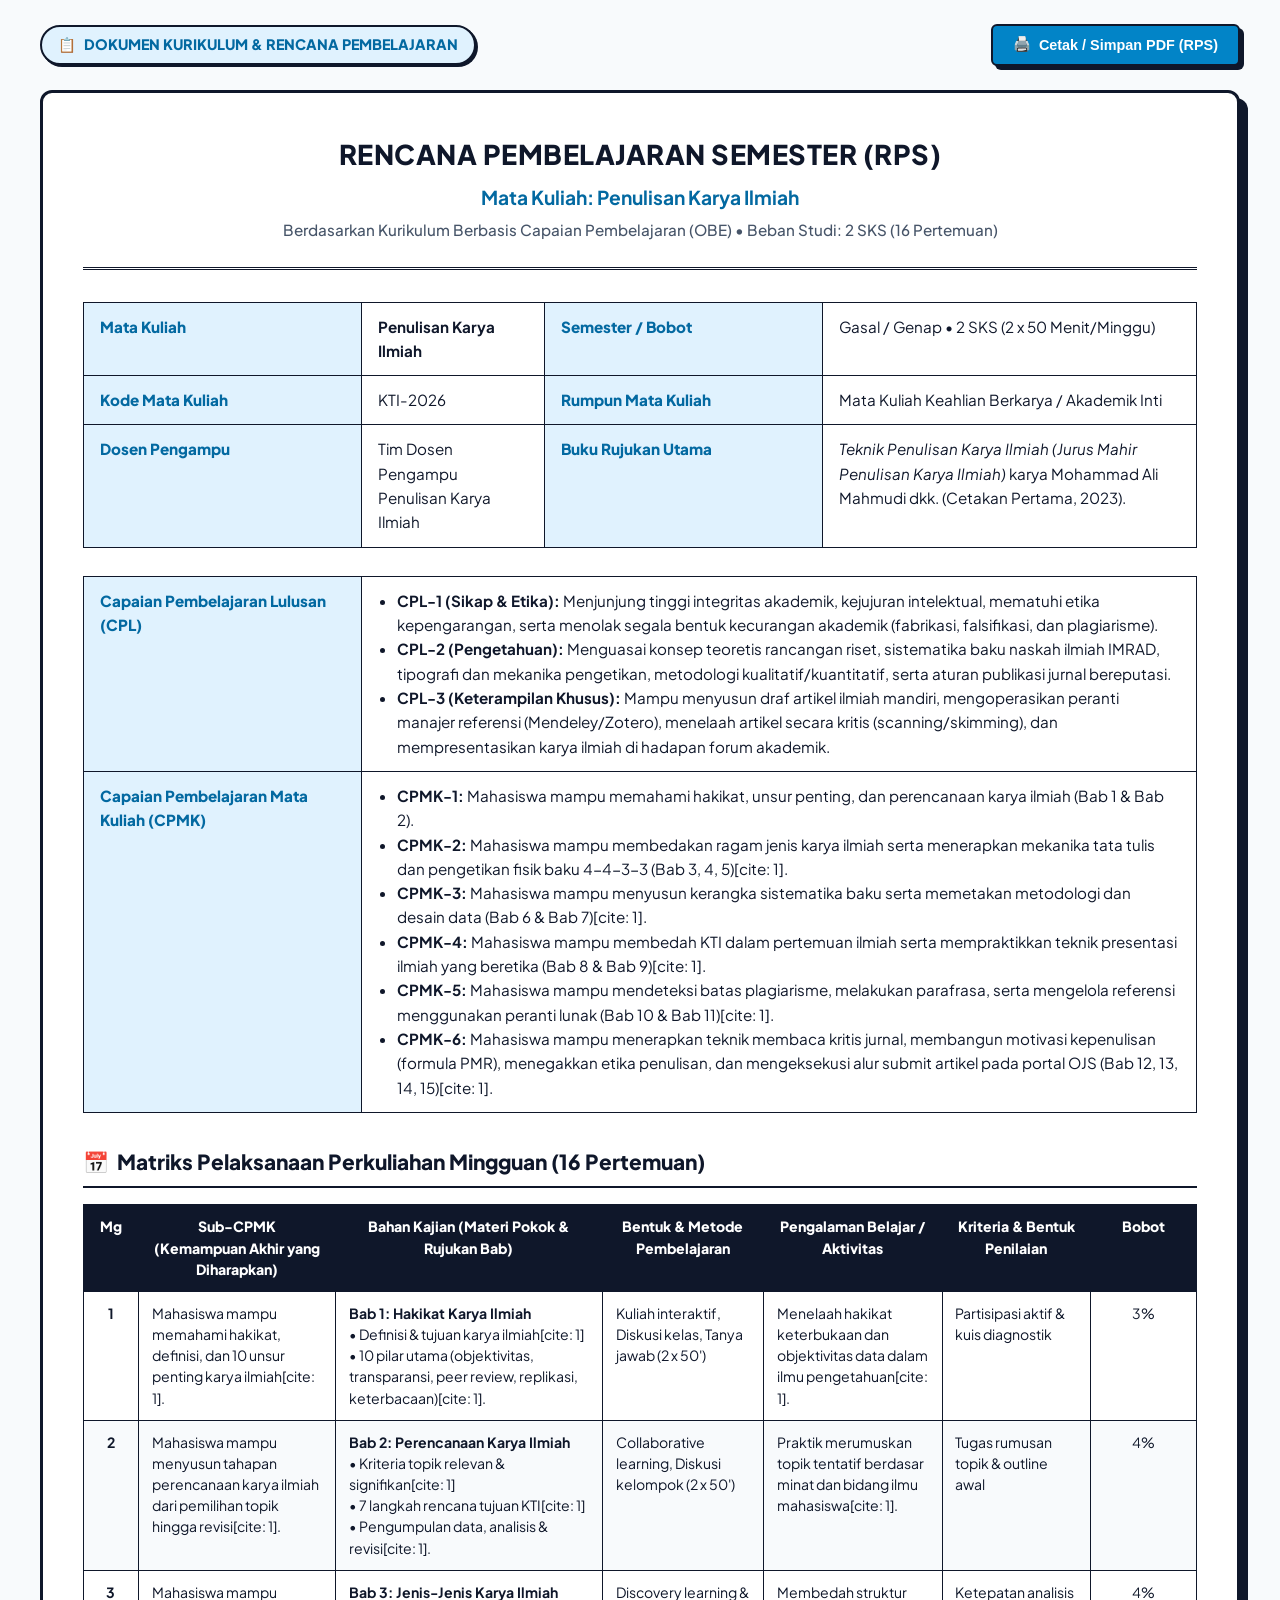
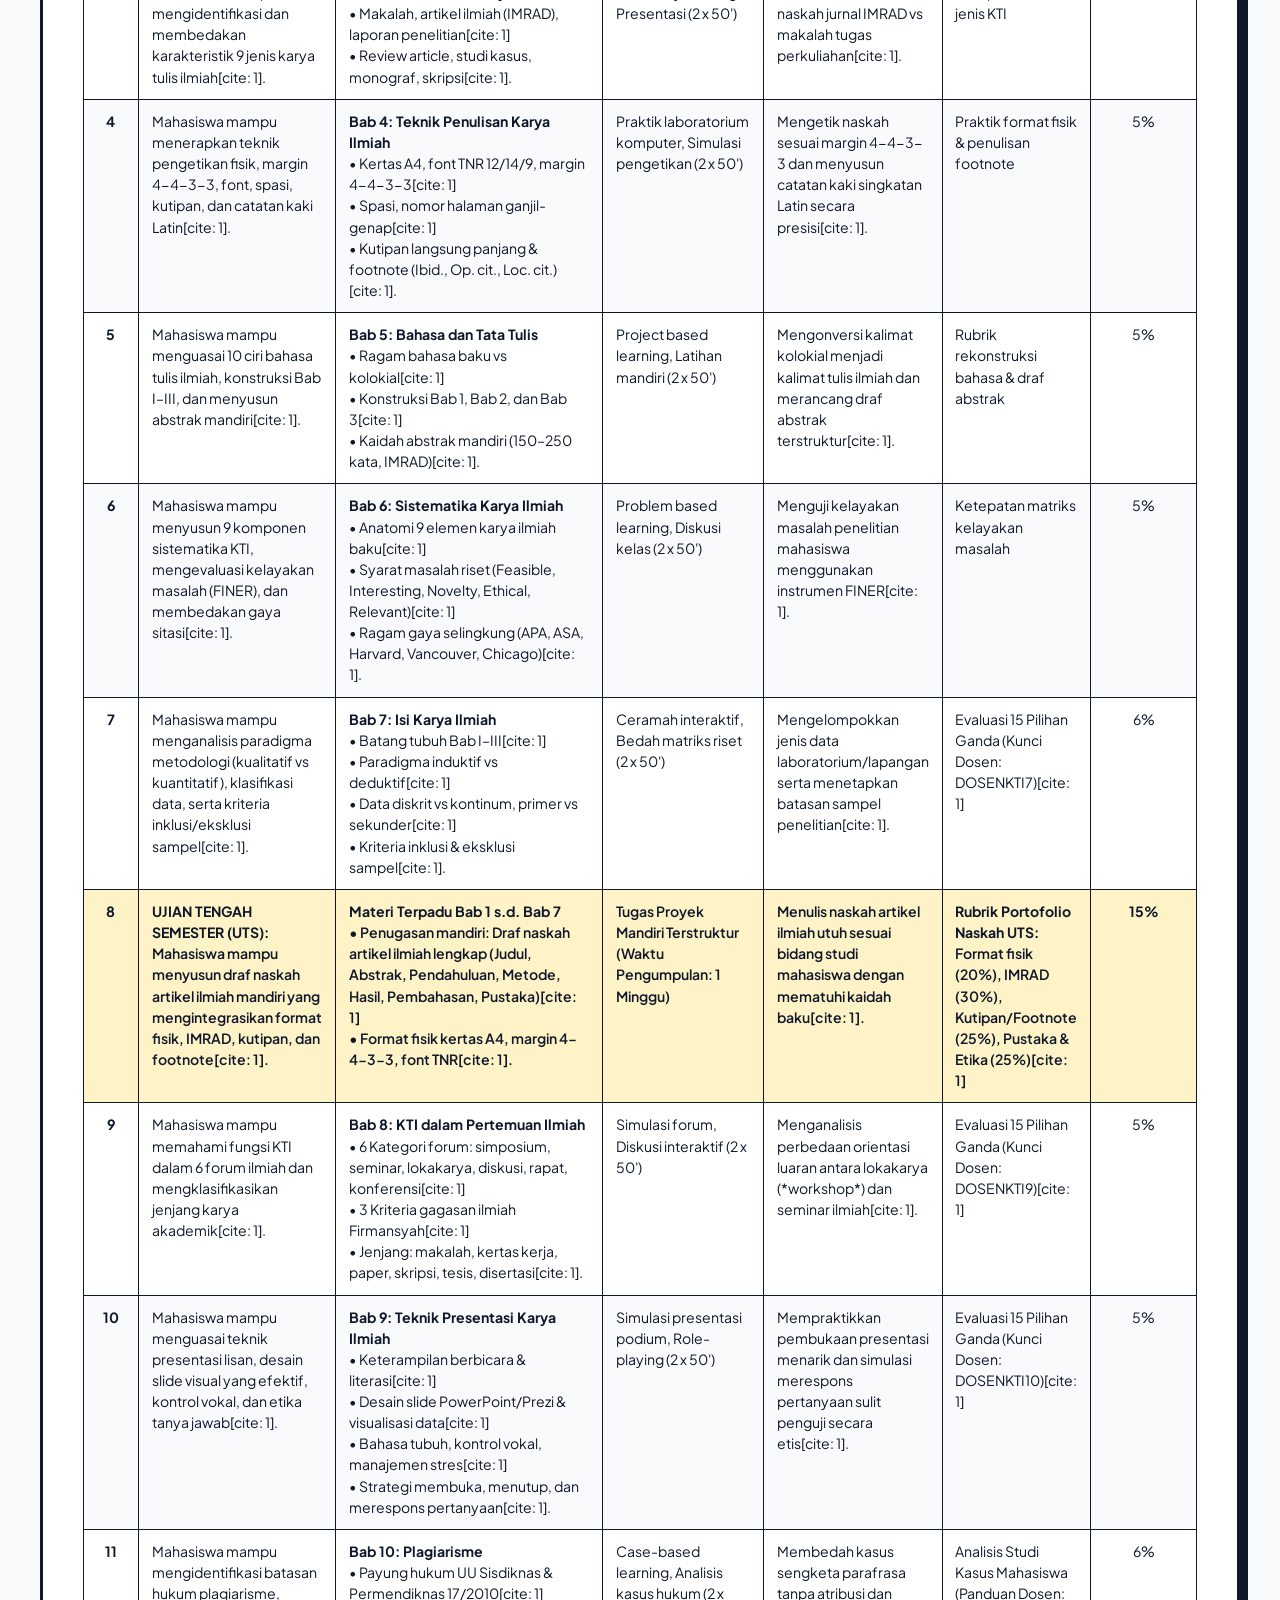
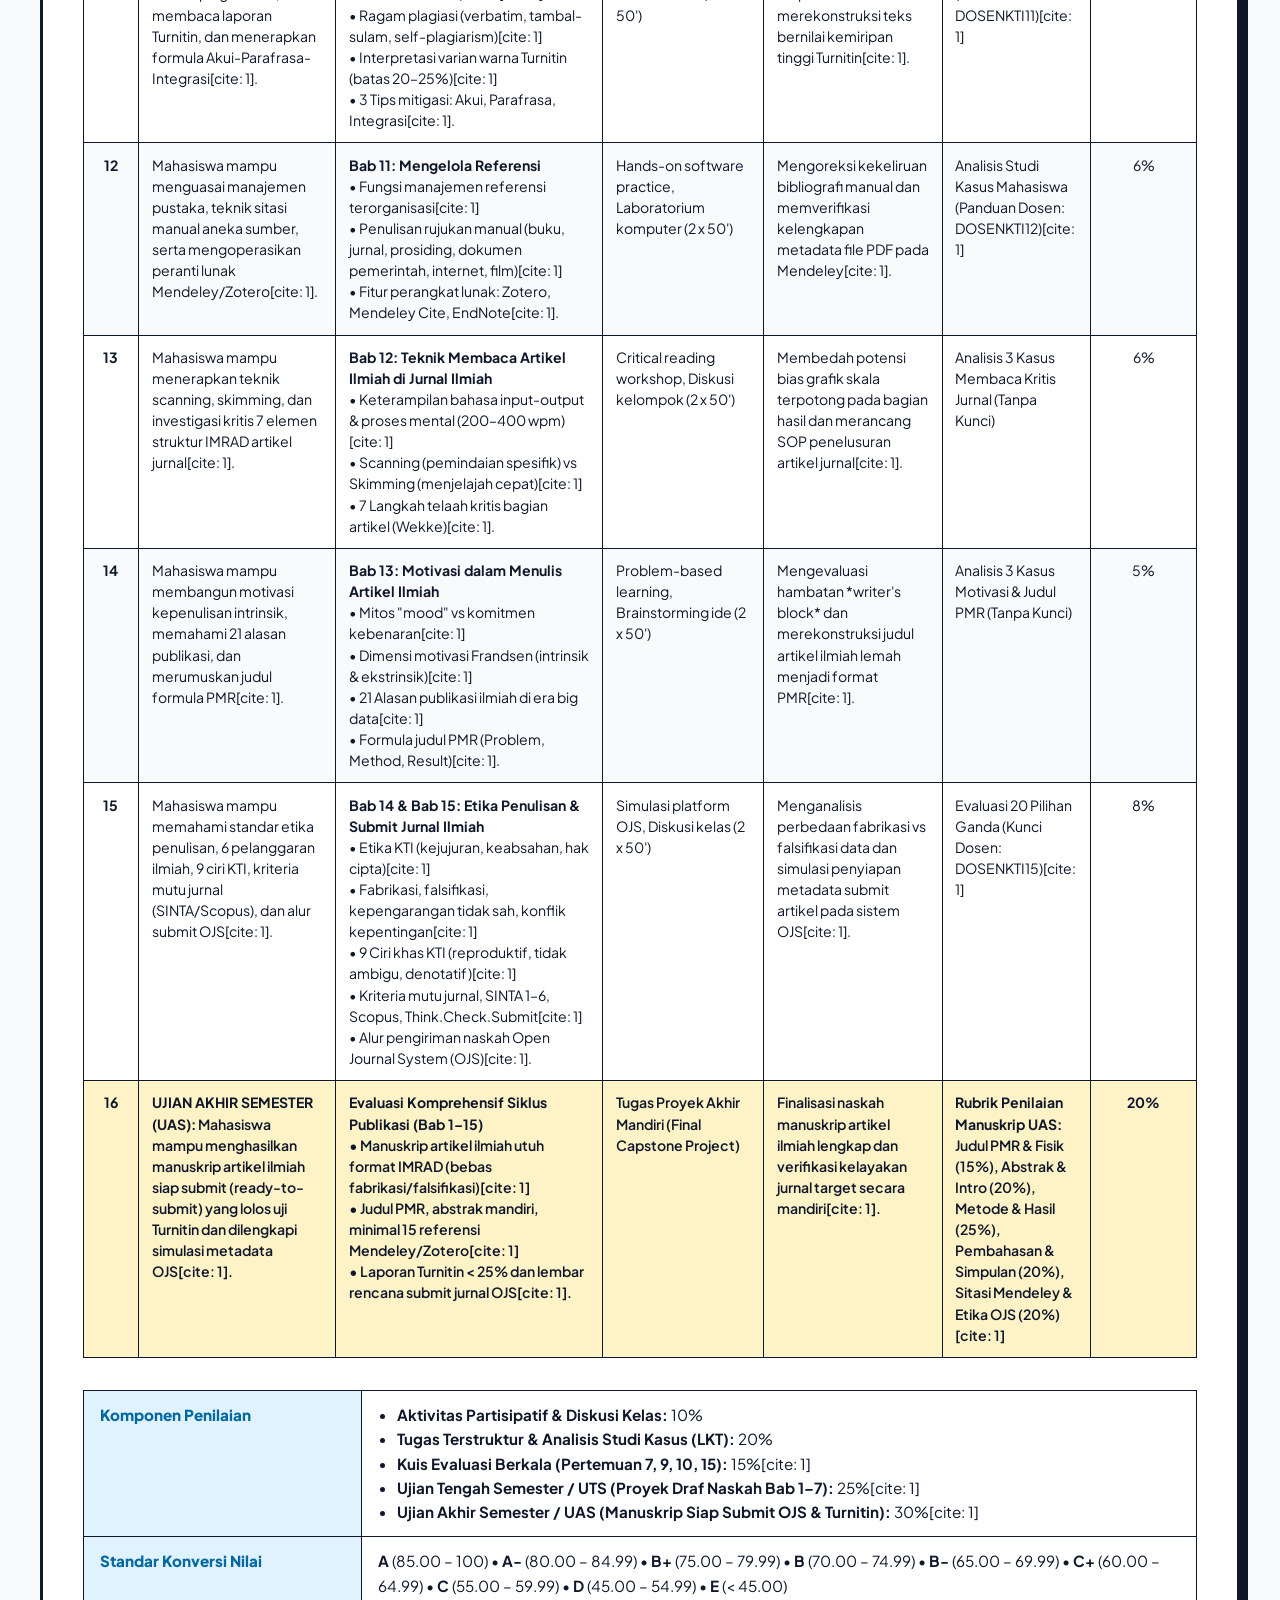
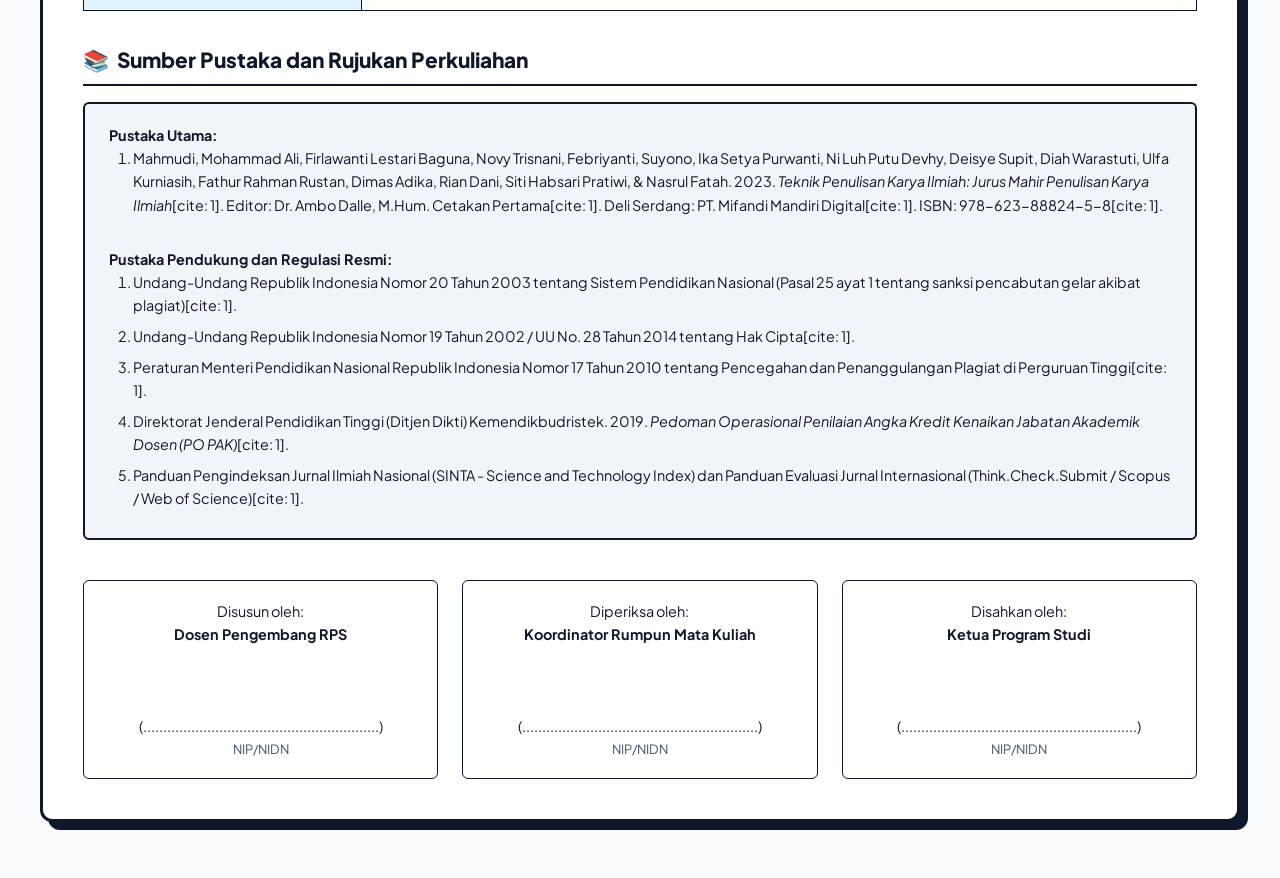
==== commit 9002b88d: "Update pertemuan-1.html" ====
--- a/pertemuan-1.html
+++ b/pertemuan-1.html
@@ -3,892 +3,615 @@
 <head>
   <meta charset="UTF-8">
   <meta name="viewport" content="width=device-width, initial-scale=1.0">
-  <title>Pertemuan 1: Konsep Dasar BK bagi Anak Berkebutuhan Khusus - Bimbingan dan Konseling</title>
-  <link rel="stylesheet" href="style.css">
+  <title>RPS Mata Kuliah: Penulisan Karya Ilmiah</title>
+  <!-- Google Fonts: Plus Jakarta Sans -->
+  <link rel="preconnect" href="https://fonts.googleapis.com">
+  <link rel="preconnect" href="https://fonts.gstatic.com" crossorigin>
+  <link href="https://fonts.googleapis.com/css2?family=Plus+Jakarta+Sans:ital,wght@0,300;0,400;0,500;0,600;0,700;0,800;1,400;1,600&display=swap" rel="stylesheet">
   <style>
-    / Variasi Tema Cerah Gen Z (Bright Palette) dengan Aksen Ungu, Oranye, dan Biru /
     :root {
-      --gz-purple: #7c3aed;
-      --gz-purple-light: #f3e8ff;
-      --gz-orange: #f97316;
-      --gz-orange-light: #ffedd5;
-      --gz-blue: #0284c7;
-      --gz-blue-light: #e0f2fe;
-      --gz-bg-bright: #fafcfb;
-      --gz-text-dark: #0f172a;
+      --bg-body: #F8FAFC;
+      --card-bg: #FFFFFF;
+      --text-main: #0F172A;
+      --text-muted: #475569;
+      --primary: #0284C7;
+      --primary-dark: #0369A1;
+      --primary-light: #E0F2FE;
+      --accent-mint: #10B981;
+      --accent-orange: #EA580C;
+      --border-dark: #0F172A;
+      --border-light: #CBD5E1;
+      --shadow-solid: 4px 4px 0px #0F172A;
       --radius-sm: 6px;
-      --radius-md: 10px;
-      --radius-lg: 16px;
-      --shadow-lg: 0 10px 25px -5px rgba(0, 0, 0, 0.08), 0 8px 10px -6px rgba(0, 0, 0, 0.04);
-    }
-
-     {
+      --radius-md: 12px;
+    }
+
+    * {
       box-sizing: border-box;
-    }
-
-    body {
-      background-color: var(--gz-bg-bright);
-      color: var(--gz-text-dark);
-      font-family: 'Plus Jakarta Sans', system-ui, -apple-system, sans-serif;
       margin: 0;
       padding: 0;
-      line-height: 1.75;
-      font-size: 1.05rem;
-    }
-
-    / Penataan Pembatas Layar agar tidak terlalu lebar /
-    .site-header {
-      background: #ffffff;
-      border-bottom: 1.5px solid #e2e8f0;
-      position: sticky;
-      top: 0;
-      z-index: 100;
-    }
-
-    .nav-container {
-      max-width: 1080px;
+    }
+
+    body {
+      font-family: 'Plus Jakarta Sans', -apple-system, BlinkMacSystemFont, 'Segoe UI', Roboto, sans-serif;
+      background-color: var(--bg-body);
+      color: var(--text-main);
+      line-height: 1.6;
+      padding: 1.5rem;
+      -webkit-font-smoothing: antialiased;
+    }
+
+    .rps-container {
+      max-width: 1200px;
       margin: 0 auto;
-      padding: 1rem 2rem;
+    }
+
+    /* ACTION BAR */
+    .action-bar {
       display: flex;
       justify-content: space-between;
       align-items: center;
+      margin-bottom: 1.5rem;
       flex-wrap: wrap;
       gap: 1rem;
     }
 
-    .content-wrapper {
-      max-width: 1080px;
-      margin: 2rem auto;
-      padding: 0 2rem;
-    }
-
-    .brand-badge {
-      display: flex;
+    .badge-course {
+      display: inline-flex;
       align-items: center;
-      gap: 0.75rem;
+      gap: 0.5rem;
+      background: var(--primary-light);
+      border: 2px solid var(--border-dark);
+      box-shadow: 2px 2px 0 var(--border-dark);
+      padding: 0.4rem 1rem;
+      border-radius: 999px;
       font-weight: 800;
-      font-size: 1.15rem;
-    }
-
-    .view-tabs {
-      display: flex;
-      gap: 0.5rem;
-    }
-
-    .tab-btn {
-      background: #f1f5f9;
-      border: 1px solid #cbd5e1;
-      padding: 0.65rem 1.25rem;
-      border-radius: var(--radius-sm);
-      font-weight: 700;
-      font-size: 0.95rem;
-      color: #475569;
-      cursor: pointer;
-      transition: all 0.2s ease;
-    }
-
-    .tab-btn.active {
-      background: var(--gz-purple);
-      color: #ffffff;
-      border-color: var(--gz-purple);
-    }
-
-    / Pill Badges /
-    .pill {
-      padding: 0.35rem 0.95rem;
-      border-radius: 999px;
-      font-size: 0.85rem;
-      display: inline-block;
-    }
-
-    .badge-purple {
-      background: var(--gz-purple-light);
-      color: var(--gz-purple);
-      font-weight: 800;
-    }
-
-    .badge-orange {
-      background: var(--gz-orange-light);
-      color: #c2410c;
-      font-weight: 800;
-    }
-
-    .badge-blue {
-      background: var(--gz-blue-light);
-      color: var(--gz-blue);
-      font-weight: 800;
-    }
-
-    / Kotak Judul Utama (Hero Box) dengan Space/Padding yang Lega /
-    .hero-box {
-      border-radius: var(--radius-lg);
-      padding: 3rem 2.75rem; / Space lega di pinggir antara border dan tulisan /
-      margin-bottom: 2.25rem;
-      border: 1.5px solid #e2e8f0;
-      box-shadow: 0 4px 6px -1px rgba(0, 0, 0, 0.03);
-    }
-
-    .hero-box h1 {
-      font-size: clamp(1.85rem, 3.2vw, 2.35rem);
-      line-height: 1.35;
-      margin: 1.25rem 0 0.85rem 0;
-    }
-
-    .hero-box p {
-      font-size: 1.1rem;
-      color: #334155;
-      margin: 0;
-      line-height: 1.7;
-    }
-
-    .hero-meta {
-      display: flex;
-      gap: 1.5rem;
-      flex-wrap: wrap;
-      margin-top: 1.75rem;
-      padding-top: 1.25rem;
-      border-top: 1px solid rgba(226, 232, 240, 0.8);
-      font-size: 0.95rem;
-      color: #475569;
-      font-weight: 600;
-    }
-
-    / Kartu Konten dengan Padding/Space Nyaman /
-    .content-card {
-      background: #ffffff;
-      border: 1.5px solid #e2e8f0;
-      border-radius: var(--radius-lg);
-      padding: 2.75rem 2.5rem; / Jarak pinggir tulisan ke kotak dibuat lapang /
-      margin-bottom: 2.25rem;
-      box-shadow: 0 4px 6px -1px rgba(0, 0, 0, 0.02);
-    }
-
-    .content-card h2 {
-      font-size: 1.65rem;
-      color: #0f172a;
-      margin-top: 1rem;
-      margin-bottom: 1.15rem;
-      line-height: 1.4;
-    }
-
-    .quote-box {
-      border-left: 5px solid var(--gz-blue);
-      background: #f0f9ff;
-      padding: 1.35rem 1.75rem;
-      margin: 1.75rem 0;
-      border-radius: 0 var(--radius-md) var(--radius-md) 0;
-      font-size: 1.05rem;
-      line-height: 1.75;
-    }
-
-    .grid-two-col {
-      display: grid;
-      grid-template-columns: repeat(auto-fit, minmax(320px, 1fr));
-      gap: 1.5rem;
-      margin-top: 1.75rem;
-    }
-
-    .accent-card {
-      padding: 1.65rem;
-      border-radius: var(--radius-md);
-    }
-
-    .card-purple-bright {
-      border-left: 5px solid var(--gz-purple);
-      background: #faf5ff;
-    }
-
-    .card-orange-bright {
-      border-left: 5px solid var(--gz-orange);
-      background: #fff7ed;
-    }
-
-    .card-blue-bright {
-      border-left: 5px solid var(--gz-blue);
-      background: #f0f9ff;
-    }
-
-    / Presentasi Slide Dosen /
-    .presentation-frame-bright {
-      background: #ffffff;
-      color: #1e293b;
-      border: 2px solid #e2e8f0;
-      border-radius: var(--radius-lg);
-      padding: 3rem 3rem 2.25rem 3rem;
-      min-height: 560px;
-      display: flex;
-      flex-direction: column;
-      justify-content: space-between;
-      box-shadow: var(--shadow-lg);
-    }
-
-    .presentation-frame-bright h2 {
-      color: #0f172a;
-      font-size: clamp(2rem, 3.8vw, 2.5rem);
-      margin-bottom: 1.5rem;
-      margin-top: 0.75rem;
-    }
-
-    .presentation-frame-bright .slide-body {
-      font-size: 1.25rem;
-      line-height: 1.8;
-      color: #334155;
-      flex-grow: 1;
-    }
-
-    .presentation-frame-bright .slide-body p {
-      font-weight: 600;
-      margin-bottom: 1rem;
-    }
-
-    .presentation-frame-bright .slide-body li {
-      margin-bottom: 1rem;
-      position: relative;
-      padding-left: 2rem;
-      list-style: none;
-    }
-
-    .presentation-frame-bright .slide-body li::before {
-      content: "✦";
-      position: absolute;
-      left: 0;
-      color: var(--gz-purple);
-      font-weight: 800;
-      font-size: 1.15rem;
-    }
-
-    .speaker-notes-bright {
-      margin-top: 1.5rem;
-      background: #f8fafc;
-      border-left: 4px solid var(--gz-orange);
-      padding: 1.1rem 1.4rem;
-      border-radius: 0 var(--radius-sm) var(--radius-sm) 0;
-      font-size: 1rem;
-      color: #475569;
-      display: none;
-    }
-
-    .slide-controls {
-      display: flex;
-      justify-content: space-between;
-      align-items: center;
-      border-top: 2px solid #f1f5f9;
-      padding-top: 1.75rem;
-      margin-top: 2rem;
-      gap: 1rem;
-      flex-wrap: wrap;
-    }
-
-    .btn-ctrl {
-      padding: 0.75rem 1.4rem;
-      font-size: 1rem;
-      font-weight: 700;
-      border-radius: var(--radius-sm);
+      font-size: 0.9rem;
+      color: var(--primary-dark);
+    }
+
+    .btn {
       cursor: pointer;
       display: inline-flex;
       align-items: center;
-      gap: 0.4rem;
-      transition: all 0.2s;
-      border: none;
-    }
-
-    .btn-ctrl.secondary {
-      background: #f1f5f9;
-      color: #475569;
-      border: 1px solid #cbd5e1;
-    }
-
-    .btn-ctrl.secondary:hover {
-      background: #e2e8f0;
-      color: #0f172a;
-    }
-
-    / Kolom Jawaban Mahasiswa (LKM) /
-    .large-answer-area {
+      gap: 0.5rem;
+      padding: 0.65rem 1.25rem;
+      font-weight: 700;
+      font-size: 0.9rem;
+      border-radius: var(--radius-sm);
+      border: 2px solid var(--border-dark);
+      box-shadow: var(--shadow-solid);
+      transition: all 0.15s ease-in-out;
+      text-decoration: none;
+      background-color: var(--card-bg);
+      color: var(--text-main);
+    }
+
+    .btn:hover {
+      transform: translate(-2px, -2px);
+      box-shadow: 6px 6px 0px var(--border-dark);
+    }
+
+    .btn-primary {
+      background-color: var(--primary);
+      color: #FFFFFF;
+    }
+
+    /* KARTU DOKUMEN RPS */
+    .rps-card {
+      background-color: var(--card-bg);
+      border: 3px solid var(--border-dark);
+      border-radius: var(--radius-md);
+      box-shadow: 8px 8px 0px var(--border-dark);
+      padding: 2.5rem;
+      margin-bottom: 2rem;
+    }
+
+    /* KOP DOKUMEN */
+    .header-doc {
+      text-align: center;
+      border-bottom: 3px double var(--border-dark);
+      padding-bottom: 1.5rem;
+      margin-bottom: 2rem;
+    }
+
+    .header-doc h1 {
+      font-size: 1.7rem;
+      font-weight: 800;
+      text-transform: uppercase;
+      letter-spacing: 0.5px;
+      margin-bottom: 0.35rem;
+    }
+
+    .header-doc h2 {
+      font-size: 1.2rem;
+      font-weight: 700;
+      color: var(--primary-dark);
+      margin-bottom: 0.35rem;
+    }
+
+    .header-doc p {
+      font-size: 0.95rem;
+      color: var(--text-muted);
+      font-weight: 500;
+    }
+
+    /* TABEL IDENTITAS & CPL */
+    .table-section {
       width: 100%;
-      min-height: 240px;
-      padding: 1.35rem;
-      font-family: inherit;
-      font-size: 1.05rem;
-      line-height: 1.7;
-      border: 2px solid #cbd5e1;
-      border-radius: var(--radius-md);
-      background: #ffffff;
-      box-shadow: inset 0 2px 4px rgba(0,0,0,0.03);
-      resize: vertical;
+      border-collapse: collapse;
+      margin-bottom: 1.75rem;
+      font-size: 0.95rem;
+    }
+
+    .table-section th, .table-section td {
+      border: 1.5px solid var(--border-dark);
+      padding: 0.75rem 1rem;
+      text-align: left;
+      vertical-align: top;
+    }
+
+    .table-section th {
+      background-color: var(--primary-light);
+      color: var(--primary-dark);
+      font-weight: 800;
+      width: 25%;
+    }
+
+    /* MATRIKS RENCANA MINGGUAN */
+    .matrix-title {
+      font-size: 1.3rem;
+      font-weight: 800;
+      margin: 2rem 0 1rem 0;
+      display: flex;
+      align-items: center;
+      gap: 0.5rem;
+      color: var(--text-main);
+      border-bottom: 2px solid var(--border-dark);
+      padding-bottom: 0.5rem;
+    }
+
+    .table-matrix {
+      width: 100%;
+      border-collapse: collapse;
+      font-size: 0.88rem;
+      margin-bottom: 2rem;
+    }
+
+    .table-matrix th, .table-matrix td {
+      border: 1.5px solid var(--border-dark);
+      padding: 0.7rem 0.8rem;
+      vertical-align: top;
+      line-height: 1.5;
+    }
+
+    .table-matrix thead th {
+      background-color: var(--border-dark);
+      color: #FFFFFF;
+      font-weight: 800;
+      text-align: center;
+    }
+
+    .table-matrix tbody tr:nth-child(even) {
+      background-color: #F8FAFC;
+    }
+
+    .table-matrix tr.eval-row {
+      background-color: #FEF3C7 !important;
+      font-weight: 600;
+    }
+
+    .col-center {
+      text-align: center;
+    }
+
+    /* DAFTAR REFERENSI */
+    .ref-box {
+      background: #F1F5F9;
+      border: 2px solid var(--border-dark);
+      border-radius: var(--radius-sm);
+      padding: 1.25rem 1.5rem;
       margin-top: 1rem;
-      margin-bottom: 1.5rem;
-      box-sizing: border-box;
-    }
-
-    .large-answer-area:focus {
-      border-color: var(--gz-purple);
-      outline: none;
-      box-shadow: 0 0 0 3px rgba(124, 58, 237, 0.15);
-    }
-
-    .quiz-option {
-      width: 100%;
-      text-align: left;
-      padding: 1.1rem 1.35rem;
-      margin-bottom: 0.85rem;
-      background: #ffffff;
-      border: 1.5px solid #cbd5e1;
-      border-radius: var(--radius-md);
-      cursor: pointer;
-      font-size: 1rem;
-      line-height: 1.6;
-      font-family: inherit;
-      transition: all 0.2s ease;
-    }
-
-    .quiz-option:hover {
-      border-color: var(--gz-purple);
-      background: #fbf8ff;
-    }
-
-    .quiz-feedback {
-      display: none;
-      padding: 1.25rem 1.5rem;
-      border-radius: var(--radius-md);
-      margin-top: 1.25rem;
-      font-size: 1rem;
-      line-height: 1.7;
-    }
-
-    / Aturan Visibilitas Tab & Slide /
-    .view-section {
-      display: none;
-    }
-    .view-section.active {
-      display: block;
-    }
-    .slide-item {
-      display: none;
-    }
-    .slide-item.active {
-      display: block;
-    }
-
+      font-size: 0.9rem;
+    }
+
+    .ref-box ol {
+      padding-left: 1.5rem;
+    }
+
+    .ref-box li {
+      margin-bottom: 0.5rem;
+    }
+
+    /* PENGESAHAN */
+    .sign-container {
+      display: grid;
+      grid-template-columns: repeat(auto-fit, minmax(240px, 1fr));
+      gap: 1.5rem;
+      margin-top: 2.5rem;
+      font-size: 0.9rem;
+      text-align: center;
+    }
+
+    .sign-box {
+      border: 1.5px solid var(--border-dark);
+      border-radius: var(--radius-sm);
+      padding: 1.2rem;
+      background: #FFFFFF;
+    }
+
+    /* PRINT STYLES */
     @media print {
-      .site-header, .print-action-bar, .sound-toggle-bar, .slide-controls, nav {
+      body {
+        background-color: #FFFFFF !important;
+        padding: 0 !important;
+        font-size: 9.5pt;
+      }
+      .no-print {
         display: none !important;
       }
-      .view-section {
-        display: none !important;
-      }
-      #worksheet-view {
-        display: block !important;
-      }
-      .content-wrapper {
-        max-width: 100% !important;
-        margin: 0 !important;
+      .rps-card {
+        border: none !important;
+        box-shadow: none !important;
         padding: 0 !important;
       }
-      body {
-        background: #ffffff !important;
+      .table-matrix th, .table-matrix td,
+      .table-section th, .table-section td {
+        border: 1px solid #000 !important;
+        padding: 4px 6px !important;
+      }
+      .table-matrix thead th {
+        background-color: #E2E8F0 !important;
+        color: #000 !important;
+      }
+      .table-section th {
+        background-color: #F1F5F9 !important;
+        color: #000 !important;
+      }
+      .table-matrix tr.eval-row {
+        background-color: #FFFBEB !important;
+      }
+      .sign-box {
+        border: 1px solid #000 !important;
       }
     }
   </style>
-  <script src="auth.js"></script>
 </head>
 <body>
 
-  <!-- ==================== TOP NAVIGATION BAR ==================== -->
-  <header class="site-header">
-    <div class="nav-container">
-      <div class="brand-badge">
-        <span style="color: var(--gz-purple);">BIMBINGAN KONSELING ABK</span>
-        <span class="pill badge-purple">Pertemuan 1</span>
+  <div class="rps-container">
+
+    <!-- ACTION BAR -->
+    <div class="action-bar no-print">
+      <div class="badge-course">
+        <span>📋</span> DOKUMEN KURIKULUM & RENCANA PEMBELAJARAN
       </div>
-      <nav class="view-tabs" role="tablist">
-        <button class="tab-btn active" onclick="switchView('reading-view', this)">Modul Bacaan Lengkap</button>
-        <button class="tab-btn" onclick="switchView('worksheet-view', this)">Lembar Kerja &amp; Kasus Luas</button>
-        <button class="tab-btn" onclick="switchView('presentation-view', this)">Presentasi Dosen</button>
-      </nav>
+      <button class="btn btn-primary" onclick="window.print()">
+        <span>🖨️</span> Cetak / Simpan PDF (RPS)
+      </button>
     </div>
-  </header>
-
-  <main class="content-wrapper">
-
-    <!-- =========================================================================
-         BAGIAN 1: WEB PAGE PRESENTATION (BACAAN MANDIRI DOSEN & MAHASISWA)
-         ========================================================================= -->
-    <section id="reading-view" class="view-section active">
+
+    <!-- MAIN RPS CARD -->
+    <div class="rps-card">
       
-      <!-- HERO BANNER (DENGAN SPACE PINGGIR YANG LEGA) -->
-      <header class="hero-box" style="background: linear-gradient(135deg, #f3e8ff 0%, #ffedd5 50%, #e0f2fe 100%);">
-        <span class="section-label pill badge-purple">Modul Keilmuan BK ABK</span>
-        <h1 style="color: var(--gz-text-dark);">Hakikat Perkembangan Manusia dan Konsep Dasar Anak Berkebutuhan Khusus</h1>
-        <p>Kajian bimbingan dan konseling mendalam: hukum dinamika perkembangan individu, batasan konseptual ABK, pergeseran paradigma dari model defisit medis (Special Education) ke model kebutuhan humanis (Special Needs Education), serta signifikansi intervensi deteksi dini.</p>
-        <div class="hero-meta">
-          <span>⏱ Durasi: 2 SKS (100 Menit)</span>
-          <span>📚 Rujukan: Rahmi Dwi Febriani, Triyono, Puji Gusri Handayani, &amp; Hafiz Hidayat (2024, Bab I)</span>
-          <span>🎯 Capaian: Analisis Konsep Perkembangan &amp; Rekonseptualisasi Paradigma ABK</span>
+      <!-- KOP RESMI -->
+      <div class="header-doc">
+        <h1>Rencana Pembelajaran Semester (RPS)</h1>
+        <h2>Mata Kuliah: Penulisan Karya Ilmiah</h2>
+        <p>Berdasarkan Kurikulum Berbasis Capaian Pembelajaran (OBE) • Beban Studi: 2 SKS (16 Pertemuan)</p>
+      </div>
+
+      <!-- I. IDENTITAS MATA KULIAH -->
+      <table class="table-section">
+        <tr>
+          <th>Mata Kuliah</th>
+          <td><strong>Penulisan Karya Ilmiah</strong></td>
+          <th>Semester / Bobot</th>
+          <td>Gasal / Genap • 2 SKS (2 x 50 Menit/Minggu)</td>
+        </tr>
+        <tr>
+          <th>Kode Mata Kuliah</th>
+          <td>KTI-2026</td>
+          <th>Rumpun Mata Kuliah</th>
+          <td>Mata Kuliah Keahlian Berkarya / Akademik Inti</td>
+        </tr>
+        <tr>
+          <th>Dosen Pengampu</th>
+          <td>Tim Dosen Pengampu Penulisan Karya Ilmiah</td>
+          <th>Buku Rujukan Utama</th>
+          <td><em>Teknik Penulisan Karya Ilmiah (Jurus Mahir Penulisan Karya Ilmiah)</em> karya Mohammad Ali Mahmudi dkk. (Cetakan Pertama, 2023).</td>
+        </tr>
+      </table>
+
+      <!-- II. CAPAIAN PEMBELAJARAN (CPL & CPMK) -->
+      <table class="table-section">
+        <tr>
+          <th>Capaian Pembelajaran Lulusan (CPL)</th>
+          <td>
+            <ul style="padding-left: 1.2rem;">
+              <li><strong>CPL-1 (Sikap & Etika):</strong> Menjunjung tinggi integritas akademik, kejujuran intelektual, mematuhi etika kepengarangan, serta menolak segala bentuk kecurangan akademik (fabrikasi, falsifikasi, dan plagiarisme).</li>
+              <li><strong>CPL-2 (Pengetahuan):</strong> Menguasai konsep teoretis rancangan riset, sistematika baku naskah ilmiah IMRAD, tipografi dan mekanika pengetikan, metodologi kualitatif/kuantitatif, serta aturan publikasi jurnal bereputasi.</li>
+              <li><strong>CPL-3 (Keterampilan Khusus):</strong> Mampu menyusun draf artikel ilmiah mandiri, mengoperasikan peranti manajer referensi (Mendeley/Zotero), menelaah artikel secara kritis (scanning/skimming), dan mempresentasikan karya ilmiah di hadapan forum akademik.</li>
+            </ul>
+          </td>
+        </tr>
+        <tr>
+          <th>Capaian Pembelajaran Mata Kuliah (CPMK)</th>
+          <td>
+            <ul style="padding-left: 1.2rem;">
+              <li><strong>CPMK-1:</strong> Mahasiswa mampu memahami hakikat, unsur penting, dan perencanaan karya ilmiah (Bab 1 & Bab 2).</li>
+              <li><strong>CPMK-2:</strong> Mahasiswa mampu membedakan ragam jenis karya ilmiah serta menerapkan mekanika tata tulis dan pengetikan fisik baku 4-4-3-3 (Bab 3, 4, 5)[cite: 1].</li>
+              <li><strong>CPMK-3:</strong> Mahasiswa mampu menyusun kerangka sistematika baku serta memetakan metodologi dan desain data (Bab 6 & Bab 7)[cite: 1].</li>
+              <li><strong>CPMK-4:</strong> Mahasiswa mampu membedah KTI dalam pertemuan ilmiah serta mempraktikkan teknik presentasi ilmiah yang beretika (Bab 8 & Bab 9)[cite: 1].</li>
+              <li><strong>CPMK-5:</strong> Mahasiswa mampu mendeteksi batas plagiarisme, melakukan parafrasa, serta mengelola referensi menggunakan peranti lunak (Bab 10 & Bab 11)[cite: 1].</li>
+              <li><strong>CPMK-6:</strong> Mahasiswa mampu menerapkan teknik membaca kritis jurnal, membangun motivasi kepenulisan (formula PMR), menegakkan etika penulisan, dan mengeksekusi alur submit artikel pada portal OJS (Bab 12, 13, 14, 15)[cite: 1].</li>
+            </ul>
+          </td>
+        </tr>
+      </table>
+
+      <!-- III. MATRIKS PERKULIAHAN 16 MINGGU -->
+      <div class="matrix-title">
+        <span>📅</span> Matriks Pelaksanaan Perkuliahan Mingguan (16 Pertemuan)
+      </div>
+
+      <table class="table-matrix">
+        <thead>
+          <tr>
+            <th style="width: 5%;">Mg</th>
+            <th style="width: 18%;">Sub-CPMK (Kemampuan Akhir yang Diharapkan)</th>
+            <th style="width: 25%;">Bahan Kajian (Materi Pokok & Rujukan Bab)</th>
+            <th style="width: 15%;">Bentuk & Metode Pembelajaran</th>
+            <th style="width: 15%;">Pengalaman Belajar / Aktivitas</th>
+            <th style="width: 12%;">Kriteria & Bentuk Penilaian</th>
+            <th style="width: 10%;">Bobot</th>
+          </tr>
+        </thead>
+        <tbody>
+          <!-- Pertemuan 1 -->
+          <tr>
+            <td class="col-center"><strong>1</strong></td>
+            <td>Mahasiswa mampu memahami hakikat, definisi, dan 10 unsur penting karya ilmiah[cite: 1].</td>
+            <td><strong>Bab 1: Hakikat Karya Ilmiah</strong><br>• Definisi & tujuan karya ilmiah[cite: 1]<br>• 10 pilar utama (objektivitas, transparansi, peer review, replikasi, keterbacaan)[cite: 1].</td>
+            <td>Kuliah interaktif, Diskusi kelas, Tanya jawab (2 x 50')</td>
+            <td>Menelaah hakikat keterbukaan dan objektivitas data dalam ilmu pengetahuan[cite: 1].</td>
+            <td>Partisipasi aktif & kuis diagnostik</td>
+            <td class="col-center">3%</td>
+          </tr>
+
+          <!-- Pertemuan 2 -->
+          <tr>
+            <td class="col-center"><strong>2</strong></td>
+            <td>Mahasiswa mampu menyusun tahapan perencanaan karya ilmiah dari pemilihan topik hingga revisi[cite: 1].</td>
+            <td><strong>Bab 2: Perencanaan Karya Ilmiah</strong><br>• Kriteria topik relevan & signifikan[cite: 1]<br>• 7 langkah rencana tujuan KTI[cite: 1]<br>• Pengumpulan data, analisis & revisi[cite: 1].</td>
+            <td>Collaborative learning, Diskusi kelompok (2 x 50')</td>
+            <td>Praktik merumuskan topik tentatif berdasar minat dan bidang ilmu mahasiswa[cite: 1].</td>
+            <td>Tugas rumusan topik & outline awal</td>
+            <td class="col-center">4%</td>
+          </tr>
+
+          <!-- Pertemuan 3 -->
+          <tr>
+            <td class="col-center"><strong>3</strong></td>
+            <td>Mahasiswa mampu mengidentifikasi dan membedakan karakteristik 9 jenis karya tulis ilmiah[cite: 1].</td>
+            <td><strong>Bab 3: Jenis-Jenis Karya Ilmiah</strong><br>• Makalah, artikel ilmiah (IMRAD), laporan penelitian[cite: 1]<br>• Review article, studi kasus, monograf, skripsi[cite: 1].</td>
+            <td>Discovery learning & Presentasi (2 x 50')</td>
+            <td>Membedah struktur naskah jurnal IMRAD vs makalah tugas perkuliahan[cite: 1].</td>
+            <td>Ketepatan analisis jenis KTI</td>
+            <td class="col-center">4%</td>
+          </tr>
+
+          <!-- Pertemuan 4 -->
+          <tr>
+            <td class="col-center"><strong>4</strong></td>
+            <td>Mahasiswa mampu menerapkan teknik pengetikan fisik, margin 4-4-3-3, font, spasi, kutipan, dan catatan kaki Latin[cite: 1].</td>
+            <td><strong>Bab 4: Teknik Penulisan Karya Ilmiah</strong><br>• Kertas A4, font TNR 12/14/9, margin 4-4-3-3[cite: 1]<br>• Spasi, nomor halaman ganjil-genap[cite: 1]<br>• Kutipan langsung panjang & footnote (Ibid., Op. cit., Loc. cit.)[cite: 1].</td>
+            <td>Praktik laboratorium komputer, Simulasi pengetikan (2 x 50')</td>
+            <td>Mengetik naskah sesuai margin 4-4-3-3 dan menyusun catatan kaki singkatan Latin secara presisi[cite: 1].</td>
+            <td>Praktik format fisik & penulisan footnote</td>
+            <td class="col-center">5%</td>
+          </tr>
+
+          <!-- Pertemuan 5 -->
+          <tr>
+            <td class="col-center"><strong>5</strong></td>
+            <td>Mahasiswa mampu menguasai 10 ciri bahasa tulis ilmiah, konstruksi Bab I–III, dan menyusun abstrak mandiri[cite: 1].</td>
+            <td><strong>Bab 5: Bahasa dan Tata Tulis</strong><br>• Ragam bahasa baku vs kolokial[cite: 1]<br>• Konstruksi Bab 1, Bab 2, dan Bab 3[cite: 1]<br>• Kaidah abstrak mandiri (150–250 kata, IMRAD)[cite: 1].</td>
+            <td>Project based learning, Latihan mandiri (2 x 50')</td>
+            <td>Mengonversi kalimat kolokial menjadi kalimat tulis ilmiah dan merancang draf abstrak terstruktur[cite: 1].</td>
+            <td>Rubrik rekonstruksi bahasa & draf abstrak</td>
+            <td class="col-center">5%</td>
+          </tr>
+
+          <!-- Pertemuan 6 -->
+          <tr>
+            <td class="col-center"><strong>6</strong></td>
+            <td>Mahasiswa mampu menyusun 9 komponen sistematika KTI, mengevaluasi kelayakan masalah (FINER), dan membedakan gaya sitasi[cite: 1].</td>
+            <td><strong>Bab 6: Sistematika Karya Ilmiah</strong><br>• Anatomi 9 elemen karya ilmiah baku[cite: 1]<br>• Syarat masalah riset (Feasible, Interesting, Novelty, Ethical, Relevant)[cite: 1]<br>• Ragam gaya selingkung (APA, ASA, Harvard, Vancouver, Chicago)[cite: 1].</td>
+            <td>Problem based learning, Diskusi kelas (2 x 50')</td>
+            <td>Menguji kelayakan masalah penelitian mahasiswa menggunakan instrumen FINER[cite: 1].</td>
+            <td>Ketepatan matriks kelayakan masalah</td>
+            <td class="col-center">5%</td>
+          </tr>
+
+          <!-- Pertemuan 7 -->
+          <tr>
+            <td class="col-center"><strong>7</strong></td>
+            <td>Mahasiswa mampu menganalisis paradigma metodologi (kualitatif vs kuantitatif), klasifikasi data, serta kriteria inklusi/eksklusi sampel[cite: 1].</td>
+            <td><strong>Bab 7: Isi Karya Ilmiah</strong><br>• Batang tubuh Bab I–III[cite: 1]<br>• Paradigma induktif vs deduktif[cite: 1]<br>• Data diskrit vs kontinum, primer vs sekunder[cite: 1]<br>• Kriteria inklusi & eksklusi sampel[cite: 1].</td>
+            <td>Ceramah interaktif, Bedah matriks riset (2 x 50')</td>
+            <td>Mengelompokkan jenis data laboratorium/lapangan serta menetapkan batasan sampel penelitian[cite: 1].</td>
+            <td>Evaluasi 15 Pilihan Ganda (Kunci Dosen: DOSENKTI7)[cite: 1]</td>
+            <td class="col-center">6%</td>
+          </tr>
+
+          <!-- Pertemuan 8: UTS -->
+          <tr class="eval-row">
+            <td class="col-center"><strong>8</strong></td>
+            <td><strong>UJIAN TENGAH SEMESTER (UTS):</strong> Mahasiswa mampu menyusun draf naskah artikel ilmiah mandiri yang mengintegrasikan format fisik, IMRAD, kutipan, dan footnote[cite: 1].</td>
+            <td><strong>Materi Terpadu Bab 1 s.d. Bab 7</strong><br>• Penugasan mandiri: Draf naskah artikel ilmiah lengkap (Judul, Abstrak, Pendahuluan, Metode, Hasil, Pembahasan, Pustaka)[cite: 1]<br>• Format fisik kertas A4, margin 4-4-3-3, font TNR[cite: 1].</td>
+            <td>Tugas Proyek Mandiri Terstruktur (Waktu Pengumpulan: 1 Minggu)</td>
+            <td>Menulis naskah artikel ilmiah utuh sesuai bidang studi mahasiswa dengan mematuhi kaidah baku[cite: 1].</td>
+            <td><strong>Rubrik Portofolio Naskah UTS:</strong><br>Format fisik (20%), IMRAD (30%), Kutipan/Footnote (25%), Pustaka & Etika (25%)[cite: 1]</td>
+            <td class="col-center"><strong>15%</strong></td>
+          </tr>
+
+          <!-- Pertemuan 9 -->
+          <tr>
+            <td class="col-center"><strong>9</strong></td>
+            <td>Mahasiswa mampu memahami fungsi KTI dalam 6 forum ilmiah dan mengklasifikasikan jenjang karya akademik[cite: 1].</td>
+            <td><strong>Bab 8: KTI dalam Pertemuan Ilmiah</strong><br>• 6 Kategori forum: simposium, seminar, lokakarya, diskusi, rapat, konferensi[cite: 1]<br>• 3 Kriteria gagasan ilmiah Firmansyah[cite: 1]<br>• Jenjang: makalah, kertas kerja, paper, skripsi, tesis, disertasi[cite: 1].</td>
+            <td>Simulasi forum, Diskusi interaktif (2 x 50')</td>
+            <td>Menganalisis perbedaan orientasi luaran antara lokakarya (*workshop*) dan seminar ilmiah[cite: 1].</td>
+            <td>Evaluasi 15 Pilihan Ganda (Kunci Dosen: DOSENKTI9)[cite: 1]</td>
+            <td class="col-center">5%</td>
+          </tr>
+
+          <!-- Pertemuan 10 -->
+          <tr>
+            <td class="col-center"><strong>10</strong></td>
+            <td>Mahasiswa mampu menguasai teknik presentasi lisan, desain slide visual yang efektif, kontrol vokal, dan etika tanya jawab[cite: 1].</td>
+            <td><strong>Bab 9: Teknik Presentasi Karya Ilmiah</strong><br>• Keterampilan berbicara & literasi[cite: 1]<br>• Desain slide PowerPoint/Prezi & visualisasi data[cite: 1]<br>• Bahasa tubuh, kontrol vokal, manajemen stres[cite: 1]<br>• Strategi membuka, menutup, dan merespons pertanyaan[cite: 1].</td>
+            <td>Simulasi presentasi podium, Role-playing (2 x 50')</td>
+            <td>Mempraktikkan pembukaan presentasi menarik dan simulasi merespons pertanyaan sulit penguji secara etis[cite: 1].</td>
+            <td>Evaluasi 15 Pilihan Ganda (Kunci Dosen: DOSENKTI10)[cite: 1]</td>
+            <td class="col-center">5%</td>
+          </tr>
+
+          <!-- Pertemuan 11 -->
+          <tr>
+            <td class="col-center"><strong>11</strong></td>
+            <td>Mahasiswa mampu mengidentifikasi batasan hukum plagiarisme, membaca laporan Turnitin, dan menerapkan formula Akui-Parafrasa-Integrasi[cite: 1].</td>
+            <td><strong>Bab 10: Plagiarisme</strong><br>• Payung hukum UU Sisdiknas & Permendiknas 17/2010[cite: 1]<br>• Ragam plagiasi (verbatim, tambal-sulam, self-plagiarism)[cite: 1]<br>• Interpretasi varian warna Turnitin (batas 20–25%)[cite: 1]<br>• 3 Tips mitigasi: Akui, Parafrasa, Integrasi[cite: 1].</td>
+            <td>Case-based learning, Analisis kasus hukum (2 x 50')</td>
+            <td>Membedah kasus sengketa parafrasa tanpa atribusi dan merekonstruksi teks bernilai kemiripan tinggi Turnitin[cite: 1].</td>
+            <td>Analisis Studi Kasus Mahasiswa (Panduan Dosen: DOSENKTI11)[cite: 1]</td>
+            <td class="col-center">6%</td>
+          </tr>
+
+          <!-- Pertemuan 12 -->
+          <tr>
+            <td class="col-center"><strong>12</strong></td>
+            <td>Mahasiswa mampu menguasai manajemen pustaka, teknik sitasi manual aneka sumber, serta mengoperasikan peranti lunak Mendeley/Zotero[cite: 1].</td>
+            <td><strong>Bab 11: Mengelola Referensi</strong><br>• Fungsi manajemen referensi terorganisasi[cite: 1]<br>• Penulisan rujukan manual (buku, jurnal, prosiding, dokumen pemerintah, internet, film)[cite: 1]<br>• Fitur perangkat lunak: Zotero, Mendeley Cite, EndNote[cite: 1].</td>
+            <td>Hands-on software practice, Laboratorium komputer (2 x 50')</td>
+            <td>Mengoreksi kekeliruan bibliografi manual dan memverifikasi kelengkapan metadata file PDF pada Mendeley[cite: 1].</td>
+            <td>Analisis Studi Kasus Mahasiswa (Panduan Dosen: DOSENKTI12)[cite: 1]</td>
+            <td class="col-center">6%</td>
+          </tr>
+
+          <!-- Pertemuan 13 -->
+          <tr>
+            <td class="col-center"><strong>13</strong></td>
+            <td>Mahasiswa mampu menerapkan teknik scanning, skimming, dan investigasi kritis 7 elemen struktur IMRAD artikel jurnal[cite: 1].</td>
+            <td><strong>Bab 12: Teknik Membaca Artikel Ilmiah di Jurnal Ilmiah</strong><br>• Keterampilan bahasa input-output & proses mental (200–400 wpm)[cite: 1]<br>• Scanning (pemindaian spesifik) vs Skimming (menjelajah cepat)[cite: 1]<br>• 7 Langkah telaah kritis bagian artikel (Wekke)[cite: 1].</td>
+            <td>Critical reading workshop, Diskusi kelompok (2 x 50')</td>
+            <td>Membedah potensi bias grafik skala terpotong pada bagian hasil dan merancang SOP penelusuran artikel jurnal[cite: 1].</td>
+            <td>Analisis 3 Kasus Membaca Kritis Jurnal (Tanpa Kunci)</td>
+            <td class="col-center">6%</td>
+          </tr>
+
+          <!-- Pertemuan 14 -->
+          <tr>
+            <td class="col-center"><strong>14</strong></td>
+            <td>Mahasiswa mampu membangun motivasi kepenulisan intrinsik, memahami 21 alasan publikasi, dan merumuskan judul formula PMR[cite: 1].</td>
+            <td><strong>Bab 13: Motivasi dalam Menulis Artikel Ilmiah</strong><br>• Mitos "mood" vs komitmen kebenaran[cite: 1]<br>• Dimensi motivasi Frandsen (intrinsik & ekstrinsik)[cite: 1]<br>• 21 Alasan publikasi ilmiah di era big data[cite: 1]<br>• Formula judul PMR (Problem, Method, Result)[cite: 1].</td>
+            <td>Problem-based learning, Brainstorming ide (2 x 50')</td>
+            <td>Mengevaluasi hambatan *writer's block* dan merekonstruksi judul artikel ilmiah lemah menjadi format PMR[cite: 1].</td>
+            <td>Analisis 3 Kasus Motivasi & Judul PMR (Tanpa Kunci)</td>
+            <td class="col-center">5%</td>
+          </tr>
+
+          <!-- Pertemuan 15 -->
+          <tr>
+            <td class="col-center"><strong>15</strong></td>
+            <td>Mahasiswa mampu memahami standar etika penulisan, 6 pelanggaran ilmiah, 9 ciri KTI, kriteria mutu jurnal (SINTA/Scopus), dan alur submit OJS[cite: 1].</td>
+            <td><strong>Bab 14 & Bab 15: Etika Penulisan & Submit Jurnal Ilmiah</strong><br>• Etika KTI (kejujuran, keabsahan, hak cipta)[cite: 1]<br>• Fabrikasi, falsifikasi, kepengarangan tidak sah, konflik kepentingan[cite: 1]<br>• 9 Ciri khas KTI (reproduktif, tidak ambigu, denotatif)[cite: 1]<br>• Kriteria mutu jurnal, SINTA 1–6, Scopus, Think.Check.Submit[cite: 1]<br>• Alur pengiriman naskah Open Journal System (OJS)[cite: 1].</td>
+            <td>Simulasi platform OJS, Diskusi kelas (2 x 50')</td>
+            <td>Menganalisis perbedaan fabrikasi vs falsifikasi data dan simulasi penyiapan metadata submit artikel pada sistem OJS[cite: 1].</td>
+            <td>Evaluasi 20 Pilihan Ganda (Kunci Dosen: DOSENKTI15)[cite: 1]</td>
+            <td class="col-center">8%</td>
+          </tr>
+
+          <!-- Pertemuan 16: UAS -->
+          <tr class="eval-row">
+            <td class="col-center"><strong>16</strong></td>
+            <td><strong>UJIAN AKHIR SEMESTER (UAS):</strong> Mahasiswa mampu menghasilkan manuskrip artikel ilmiah siap submit (ready-to-submit) yang lolos uji Turnitin dan dilengkapi simulasi metadata OJS[cite: 1].</td>
+            <td><strong>Evaluasi Komprehensif Siklus Publikasi (Bab 1–15)</strong><br>• Manuskrip artikel ilmiah utuh format IMRAD (bebas fabrikasi/falsifikasi)[cite: 1]<br>• Judul PMR, abstrak mandiri, minimal 15 referensi Mendeley/Zotero[cite: 1]<br>• Laporan Turnitin &lt; 25% dan lembar rencana submit jurnal OJS[cite: 1].</td>
+            <td>Tugas Proyek Akhir Mandiri (Final Capstone Project)</td>
+            <td>Finalisasi naskah manuskrip artikel ilmiah lengkap dan verifikasi kelayakan jurnal target secara mandiri[cite: 1].</td>
+            <td><strong>Rubrik Penilaian Manuskrip UAS:</strong><br>Judul PMR & Fisik (15%), Abstrak & Intro (20%), Metode & Hasil (25%), Pembahasan & Simpulan (20%), Sitasi Mendeley & Etika OJS (20%)[cite: 1]</td>
+            <td class="col-center"><strong>20%</strong></td>
+          </tr>
+        </tbody>
+      </table>
+
+      <!-- IV. SISTEM PENILAIAN DAN BOBOT EVALUASI -->
+      <table class="table-section">
+        <tr>
+          <th>Komponen Penilaian</th>
+          <td>
+            <ul style="padding-left: 1.2rem;">
+              <li><strong>Aktivitas Partisipatif & Diskusi Kelas:</strong> 10%</li>
+              <li><strong>Tugas Terstruktur & Analisis Studi Kasus (LKT):</strong> 20%</li>
+              <li><strong>Kuis Evaluasi Berkala (Pertemuan 7, 9, 10, 15):</strong> 15%[cite: 1]</li>
+              <li><strong>Ujian Tengah Semester / UTS (Proyek Draf Naskah Bab 1–7):</strong> 25%[cite: 1]</li>
+              <li><strong>Ujian Akhir Semester / UAS (Manuskrip Siap Submit OJS & Turnitin):</strong> 30%[cite: 1]</li>
+            </ul>
+          </td>
+        </tr>
+        <tr>
+          <th>Standar Konversi Nilai</th>
+          <td>
+            <strong>A</strong> (85.00 – 100) • <strong>A-</strong> (80.00 – 84.99) • <strong>B+</strong> (75.00 – 79.99) • <strong>B</strong> (70.00 – 74.99) • <strong>B-</strong> (65.00 – 69.99) • <strong>C+</strong> (60.00 – 64.99) • <strong>C</strong> (55.00 – 59.99) • <strong>D</strong> (45.00 – 54.99) • <strong>E</strong> (&lt; 45.00)
+          </td>
+        </tr>
+      </table>
+
+      <!-- V. DAFTAR RUJUKAN -->
+      <div class="matrix-title">
+        <span>📚</span> Sumber Pustaka dan Rujukan Perkuliahan
+      </div>
+      <div class="ref-box">
+        <strong>Pustaka Utama:</strong>
+        <ol>
+          <li>Mahmudi, Mohammad Ali, Firlawanti Lestari Baguna, Novy Trisnani, Febriyanti, Suyono, Ika Setya Purwanti, Ni Luh Putu Devhy, Deisye Supit, Diah Warastuti, Ulfa Kurniasih, Fathur Rahman Rustan, Dimas Adika, Rian Dani, Siti Habsari Pratiwi, & Nasrul Fatah. 2023. <em>Teknik Penulisan Karya Ilmiah: Jurus Mahir Penulisan Karya Ilmiah</em>[cite: 1]. Editor: Dr. Ambo Dalle, M.Hum. Cetakan Pertama[cite: 1]. Deli Serdang: PT. Mifandi Mandiri Digital[cite: 1]. ISBN: 978-623-88824-5-8[cite: 1].</li>
+        </ol>
+        <br>
+        <strong>Pustaka Pendukung dan Regulasi Resmi:</strong>
+        <ol>
+          <li>Undang-Undang Republik Indonesia Nomor 20 Tahun 2003 tentang Sistem Pendidikan Nasional (Pasal 25 ayat 1 tentang sanksi pencabutan gelar akibat plagiat)[cite: 1].</li>
+          <li>Undang-Undang Republik Indonesia Nomor 19 Tahun 2002 / UU No. 28 Tahun 2014 tentang Hak Cipta[cite: 1].</li>
+          <li>Peraturan Menteri Pendidikan Nasional Republik Indonesia Nomor 17 Tahun 2010 tentang Pencegahan dan Penanggulangan Plagiat di Perguruan Tinggi[cite: 1].</li>
+          <li>Direktorat Jenderal Pendidikan Tinggi (Ditjen Dikti) Kemendikbudristek. 2019. <em>Pedoman Operasional Penilaian Angka Kredit Kenaikan Jabatan Akademik Dosen (PO PAK)</em>[cite: 1].</li>
+          <li>Panduan Pengindeksan Jurnal Ilmiah Nasional (SINTA - Science and Technology Index) dan Panduan Evaluasi Jurnal Internasional (Think.Check.Submit / Scopus / Web of Science)[cite: 1].</li>
+        </ol>
+      </div>
+
+      <!-- VI. PENGESAHAN DOKUMEN RPS -->
+      <div class="sign-container">
+        <div class="sign-box">
+          <p>Disusun oleh:<br><strong>Dosen Pengembang RPS</strong></p>
+          <br><br><br>
+          <p>(...........................................................)</p>
+          <p style="font-size: 0.8rem; color: var(--text-muted);">NIP/NIDN</p>
         </div>
-      </header>
-
-      <!-- SESI 1: PENDAHULUAN (10 MENIT) -->
-      <article class="content-card">
-        <span class="section-label pill badge-orange">Fase 1: Orientasi &amp; Warming Up (10 Menit)</span>
-        <h2>1. Meruntuhkan Stigma: Dari "Penyandang Cacat" Menuju "Anak Berkebutuhan Khusus"</h2>
-        <p style="margin-top: 0.75rem;">
-          Di lingkungan sekolah dan masyarakat umum, peserta didik yang mengalami hambatan sensori, kelainan fisik, maupun keunikan daya tangkap kerap dipandang secara peyoratif sebagai "anak abnormal" atau "penyandang cacat"[cite: 1]. Asumsi ini menempatkan anak semata-mata sebagai sosok yang tak berdaya dan menjadi beban lingkungan[cite: 1]. Transformasi pedagogis dan bimbingan konseling menegaskan bahwa ketunaan bukanlah ketiadaan kemampuan, melainkan adanya kebutuhan belajar dan adaptasi spesifik yang harus difasilitasi secara terencana[cite: 1].
-        </p>
-
-        <div class="quote-box">
-          “Perkembangan manusia merupakan rangkaian perubahan yang bersifat progresif, dinamis, dan berkelanjutan[cite: 1]. Kegagalan atau hambatan di satu fase perkembangan akan membawa dampak berantai bagi fase berikutnya apabila tidak segera mendapatkan penanganan dan intervensi bimbingan yang tepat[cite: 1].”
-          <footer style="margin-top: 0.5rem; font-weight: 700; color: var(--gz-blue);">— Rahmi Dwi Febriani et al. (2024, Bab I: Konsep Dasar BK ABK)[cite: 1]</footer>
+        <div class="sign-box">
+          <p>Diperiksa oleh:<br><strong>Koordinator Rumpun Mata Kuliah</strong></p>
+          <br><br><br>
+          <p>(...........................................................)</p>
+          <p style="font-size: 0.8rem; color: var(--text-muted);">NIP/NIDN</p>
         </div>
-
-        <div class="grid-two-col">
-          <div class="accent-card card-purple-bright">
-            <h3 style="font-size: 1.15rem; margin-bottom: 0.4rem; color: var(--gz-purple);">Dinamika Perkembangan Holistik</h3>
-            <p style="font-size: 0.98rem; color: #475569; line-height: 1.6; margin: 0;">
-              Anak bukan orang dewasa mini[cite: 1]. Pertumbuhan fisik, motorik, kognisi, dan sosioemosional berlangsung beriringan[cite: 1]. Terhambatnya salah satu organ sensorik menuntut optimalisasi kompensasi pada indra lain yang masih berfungsi secara prima[cite: 1].
-            </p>
-          </div>
-          <div class="accent-card card-orange-bright">
-            <h3 style="font-size: 1.15rem; margin-bottom: 0.4rem; color: var(--gz-orange);">Signifikansi Intervensi Dini</h3>
-            <p style="font-size: 0.98rem; color: #475569; line-height: 1.6; margin: 0;">
-              Semakin dini hambatan pertumbuhan teridentifikasi oleh konselor sekolah dan pendidik, semakin cepat program stimulasi individual disusun untuk mencegah timbulnya hambatan perkembangan sekunder[cite: 1].
-            </p>
-          </div>
+        <div class="sign-box">
+          <p>Disahkan oleh:<br><strong>Ketua Program Studi</strong></p>
+          <br><br><br>
+          <p>(...........................................................)</p>
+          <p style="font-size: 0.8rem; color: var(--text-muted);">NIP/NIDN</p>
         </div>
-      </article>
-
-      <!-- SESI 2: MATERI INTI (45 MENIT) -->
-      <article class="content-card">
-        <span class="section-label pill badge-blue">Fase 2: Telaah Konseptual Mendalam (45 Menit)</span>
-        <h2>2. Hakikat Perkembangan dan Konstruksi Definisi ABK</h2>
-        <p style="margin-top: 0.75rem;">
-          Mengacu langsung pada <strong>Febriani et al. (2024, Bab I)</strong>, Anak Berkebutuhan Khusus (ABK) didefinisikan sebagai anak yang dalam proses tumbuh kembangnya mengalami deviasi, kelainan, atau penyimpangan signifikan dari rata-rata normal—baik secara fisik, intelektual, sosial, maupun emosional—sehingga untuk mencapai potensi optimalnya dibutuhkan pelayanan pendidikan dan bimbingan konseling yang dirancang secara khusus[cite: 1]:
-        </p>
-
-        <!-- DIAGRAM 1: PERGESERAN PARADIGMA (SVG CERAH) -->
-        <div class="diagram-container" style="margin: 2rem 0;">
-          <svg viewBox="0 0 940 310" width="100%" height="auto" style="max-height: 330px; font-family: 'Plus Jakarta Sans', sans-serif;">
-            <defs>
-              <linearGradient id="medGrad" x1="0%" y1="0%" x2="100%" y2="100%"><stop offset="0%" stop-color="#ef4444"/><stop offset="100%" stop-color="#f87171"/></linearGradient>
-              <linearGradient id="humGrad" x1="0%" y1="0%" x2="100%" y2="100%"><stop offset="0%" stop-color="#7c3aed"/><stop offset="100%" stop-color="#a855f7"/></linearGradient>
-            </defs>
-
-            <!-- Panel Kiri: Paradigma Lama -->
-            <rect x="25" y="25" width="430" height="260" rx="12" fill="#fef2f2" stroke="#fecaca" stroke-width="2"/>
-            <rect x="25" y="25" width="430" height="42" rx="12" fill="url(#medGrad)"/>
-            <text x="240" y="52" fill="#ffffff" font-size="12" font-weight="800" text-anchor="middle">PARADIGMA LAMA (SPECIAL EDUCATION)</text>
-            
-            <text x="45" y="95" fill="#0f172a" font-size="11.5" font-weight="700">• Pendekatan Defisit Medis (Medical Model):</text>
-            <text x="60" y="115" fill="#475569" font-size="10.5">Memandang ketunaan semata-mata sebagai patologi tubuh atau kelainan biologis.</text>
-
-            <text x="45" y="145" fill="#0f172a" font-size="11.5" font-weight="700">• Pelabelan Segregatif (Labeling):</text>
-            <text x="60" y="165" fill="#475569" font-size="10.5">Menggunakan cap "cacat/abnormal" yang berujung pada pengasingan dari ruang publik.</text>
-
-            <text x="45" y="195" fill="#0f172a" font-size="11.5" font-weight="700">• Target Kurikulum Seragam:</text>
-            <text x="60" y="215" fill="#475569" font-size="10.5">Memaksa anak menyesuaikan diri dengan sistem yang kaku tanpa akomodasi ramah anak.</text>
-
-            <text x="45" y="245" fill="#0f172a" font-size="11.5" font-weight="700">• Orientasi Kuratif:</text>
-            <text x="60" y="265" fill="#475569" font-size="10.5">Berfokus mengobati kekurangan, mengabaikan eksplorasi keunggulan potensi anak.</text>
-
-            <!-- Panel Kanan: Paradigma Baru -->
-            <rect x="485" y="25" width="430" height="260" rx="12" fill="#faf5ff" stroke="#ddd6fe" stroke-width="2"/>
-            <rect x="485" y="25" width="430" height="42" rx="12" fill="url(#humGrad)"/>
-            <text x="700" y="52" fill="#ffffff" font-size="12" font-weight="800" text-anchor="middle">PARADIGMA BARU (SPECIAL NEEDS EDUCATION)</text>
-
-            <text x="505" y="95" fill="#0f172a" font-size="11.5" font-weight="700">• Pendekatan Kebutuhan Humanis (Needs Model):</text>
-            <text x="520" y="115" fill="#475569" font-size="10.5">Menitikberatkan pada kebutuhan individual dan penghapusan hambatan interaksi.</text>
-
-            <text x="505" y="145" fill="#0f172a" font-size="11.5" font-weight="700">• Penghormatan Keragaman (Diversity):</text>
-            <text x="520" y="165" fill="#475569" font-size="10.5">Memandang perbedaan individual sebagai spektrum keunikan manusia yang bermartabat.</text>
-
-            <text x="505" y="195" fill="#0f172a" font-size="11.5" font-weight="700">• Pembelajaran Adaptif Terindividualisasi:</text>
-            <text x="520" y="215" fill="#475569" font-size="10.5">Sistem sekolah yang beradaptasi terhadap kapasitas unik setiap peserta didik.</text>
-
-            <text x="505" y="245" fill="#0f172a" font-size="11.5" font-weight="700">• Optimalisasi Sisa Kemampuan:</text>
-            <text x="520" y="265" fill="#475569" font-size="10.5">Memaksimalkan sisa potensi fungsional menuju kemandirian aktivitas harian (ADL).</text>
-          </svg>
-          <div class="diagram-caption" style="text-align: center; font-size: 0.92rem; color: #64748b; margin-top: 0.5rem;">Diagram 1: Transformasi Paradigma Pendidikan Khusus (Febriani et al., 2024)[cite: 1]</div>
-        </div>
-
-        <h3 style="margin-top: 2rem; margin-bottom: 0.75rem; color: var(--gz-purple);">2.1. Domain dan Spektrum Kebutuhan Khusus</h3>
-        <p>Buku ajar memetakan spektrum deviasi perkembangan anak ke dalam 3 rumpun besar[cite: 1]:</p>
-        <ul style="padding-left: 1.75rem; margin-top: 0.5rem; color: #334155; line-height: 1.8;">
-          <li><strong>Domain Sensomotorik &amp; Fisik:</strong> Hambatan penglihatan (tunanetra/low vision), pendengaran (tunarungu), wicara, serta kelainan ortopedi dan saraf gerak tubuh (tunadaksa)[cite: 1].</li>
-          <li><strong>Domain Kognitif &amp; Akademik:</strong> Rentang yang membentang dari kapasitas intelektual di bawah rata-rata (tunagrahita dan lamban belajar/slow learner) hingga potensi superior di atas rata-rata (anak berbakat istimewa/gifted)[cite: 1].</li>
-          <li><strong>Domain Perilaku &amp; Sosioemosional:</strong> Gangguan regulasi emosi dan tingkah laku (tunalaras), gangguan konsentrasi dan hiperaktivitas (ADHD), serta spektrum autisme dengan kekhasan komunikasi timbal balik[cite: 1].</li>
-        </ul>
-      </article>
-
-      <!-- SESI 3: GAMES INTERAKTIF (5 MENIT) -->
-      <article class="content-card">
-        <span class="section-label pill badge-purple">Fase 3: Game Interaktif Berbasis Suara (5 Menit)</span>
-        <h2>Uji Kasus Pedagogis: "Audit Paradigma Calon Pendidik"</h2>
-        <p style="margin-top: 0.5rem; color: #475569;">Cermati dilema ruang kelas di bawah ini, aktifkan suara panduan, dan tentukan sikap profesional konselor:</p>
-
-        <div class="game-card" style="border: 2px dashed #c4b5fd; background: #faf5ff; padding: 1.75rem; border-radius: var(--radius-md); margin-top: 1rem;">
-          <div class="sound-toggle-bar" style="margin-bottom: 1.25rem;">
-            <button id="sound-btn" class="sound-btn active" style="background: #ffffff; border: 1.5px solid var(--gz-purple); color: var(--gz-purple); padding: 7px 16px; border-radius: var(--radius-sm); cursor: pointer; font-weight: 700;" onclick="toggleAudioFx()">🔊 Suara Pengarah: Aktif</button>
-          </div>
-
-          <div style="background: #ffffff; border: 1.5px solid #ddd6fe; border-radius: var(--radius-sm); padding: 1.5rem; margin-bottom: 1.5rem;">
-            <p style="font-weight: 800; color: var(--gz-purple); margin: 0 0 0.5rem 0;">DILEMA DI SEKOLAH REGULER:</p>
-            <p style="font-size: 1rem; color: #1e293b; line-height: 1.65; margin: 0;">
-              "Seorang guru kelas menolak kehadiran Doni (9 tahun, tunadaksa dengan kelumpuhan tangan dan artikulasi bicara lambat)[cite: 1]. Guru berargumen: 'Karena tangannya lumpuh dan bicaranya cadel, pasti kemampuan berpikirnya juga terbelakang, sehingga Doni tidak mungkin bisa mengikuti pelajaran membaca dan hitung.' Guru tersebut bersikeras mengeluarkan Doni dari sekolah."
-            </p>
-          </div>
-
-          <p style="font-size: 1rem; margin-bottom: 1rem; font-weight: 700; color: #4c1d95;">Berdasarkan pemahaman Bab I buku BK ABK (Febriani et al., 2024), bagaimana evaluasi Anda terhadap sikap guru tersebut[cite: 1]?</p>
-
-          <button class="quiz-option" onclick="evaluateParadigmGame('a')">
-            A. Sikap guru sudah tepat karena kelainan fisik pada anak otomatis menunjukkan kerusakan fungsi kognitif secara menyeluruh.
-          </button>
-          <button class="quiz-option" onclick="evaluateParadigmGame('b')">
-            B. Sikap guru SALAH BESAR dan terbelenggu pola pikir defisit medis kuno[cite: 1]. Disfungsi fisik motorik tidak otomatis berkorelasi dengan gangguan kapasitas intelektual[cite: 1]. Doni berhak memperoleh asesmen komprehensif dan akomodasi belajar, bukan pengusiran segregatif[cite: 1].
-          </button>
-          <button class="quiz-option" onclick="evaluateParadigmGame('c')">
-            C. Guru berhak menolak Doni demi menjaga peringkat akademik sekolah agar tidak tersaingi sekolah lain.
-          </button>
-
-          <div id="paradigm-feedback" class="quiz-feedback"></div>
-        </div>
-      </article>
-
-      <!-- SESI 4: TANYA JAWAB & CLOSING (PENUTUP BACAAN) -->
-      <article class="content-card">
-        <span class="section-label pill badge-orange">Fase 4: Tanya Jawab &amp; Pernyataan Penutup</span>
-        <h2>Refleksi Akhir: Memuliakan Martabat dalam Keberagaman</h2>
-        <p style="margin-top: 0.75rem;">
-          Mempelajari konsep dasar anak berkebutuhan khusus bukan sebatas menghafalkan nama kelainan, melainkan membangun kepekaan hati dan cara pandang humanis[cite: 1]. Setiap anak memiliki hak mutlak untuk bertumbuh dan mengembangkan kapasitas dirinya tanpa dibatasi oleh stigma fisik maupun mental[cite: 1].
-        </p>
-        <div class="quote-box" style="border-left-color: var(--gz-orange); background: #fff7ed;">
-          “Tugas bimbingan dan konseling adalah membuka isolasi psikologis, menemukan kilau potensi di tengah keterbatasan, dan mendampingi anak berkebutuhan khusus menuju kemandirian hidup yang sejati[cite: 1].”
-          <footer style="margin-top: 0.5rem; font-weight: 700; color: #c2410c;">— Rahmi Dwi Febriani, Triyono, Puji Gusri Handayani, &amp; Hafiz Hidayat (2024)[cite: 1]</footer>
-        </div>
-      </article>
-
-    </section>
-
-
-    <!-- =========================================================================
-         BAGIAN 2: WORKSHEET MAHASISWA (TERPISAH PADA TOMBOL TAB SENDIRI)
-         ========================================================================= -->
-    <section id="worksheet-view" class="view-section">
-      <div class="print-action-bar" style="display: flex; justify-content: space-between; align-items: center; margin-bottom: 1.5rem; background: #ffffff; padding: 1.5rem; border-radius: var(--radius-md); border: 1.5px solid #e2e8f0;">
-        <div>
-          <h3 style="color: var(--gz-purple); margin: 0 0 0.3rem 0; font-size: 1.25rem;">Lembar Aktivitas Mahasiswa: Analisis Paradigma &amp; Kasus ABK (LKM 01)</h3>
-          <p style="font-size: 0.95rem; color: #64748b; margin: 0;">Selesaikan telaah kritis dua studi kasus di bawah ini. Kolom lembar jawaban telah didesain ekstra luas untuk memfasilitasi argumentasi ilmiah mendalam, lalu cetak dalam format PDF.</p>
-        </div>
-        <button class="btn-ctrl" style="background: var(--gz-purple); color: #ffffff;" onclick="window.print()">
-          <span>🖨️ Cetak / Unduh Dokumen (PDF)</span>
-        </button>
       </div>
 
-      <div class="worksheet-paper" style="background: #ffffff; padding: 2.75rem; border-radius: var(--radius-lg); border: 2px solid #e2e8f0;">
-        <header style="border-bottom: 2.5px solid #0f172a; padding-bottom: 1.5rem; margin-bottom: 2rem;">
-          <h2 style="text-align: center; text-transform: uppercase; font-size: 1.35rem; color: #0f172a; margin: 0 0 0.5rem 0;">LEMBAR KERJA ANALISIS HAKIKAT &amp; PARADIGMA ANAK BERKEBUTUHAN KHUSUS (LKM 01)</h2>
-          <p style="text-align: center; font-size: 0.95rem; color: #475569; margin: 0;">Mata Kuliah: Bimbingan dan Konseling ABK (2 SKS) • Rujukan: Febriani et al. (2024, Bab I)[cite: 1]</p>
-          <div style="display: grid; grid-template-columns: 1fr 1fr; gap: 1rem; margin-top: 1.75rem; font-size: 0.95rem; background: #f8fafc; padding: 1.25rem; border-radius: var(--radius-sm);">
-            <div><strong>Nama Mahasiswa / Calon Konselor:</strong> ____________________________________</div>
-            <div><strong>NIM / Rombel:</strong> ____________________________________</div>
-            <div><strong>Tanggal Perkuliahan:</strong> ____________________________________</div>
-            <div><strong>Tanda Tangan Dosen Pengampu:</strong> ____________________________________</div>
-          </div>
-        </header>
-
-        <!-- KASUS 1: ANALISIS PARADIGMA INKLUSI -->
-        <div class="content-card" style="border: 2px solid #e2e8f0; background: #ffffff; padding: 2rem; margin-bottom: 2rem;">
-          <label style="color: var(--gz-purple); font-size: 1.15rem; display: block; margin-bottom: 0.6rem; font-weight: 800;">
-            KASUS ANALISIS 1: BEDAH KRITIS MEDICAL MODEL VS NEEDS MODEL DALAM PENERIMAAN SEKOLAH (BOBOT 50%)
-          </label>
-          <p style="font-size: 1rem; color: #1e293b; line-height: 1.7; margin-bottom: 1.25rem;">
-            <strong>Profil Kasus:</strong> Di awal tahun ajaran baru, seorang anak bernama Rizky (7 tahun) yang memiliki hambatan pendengaran (tunarungu taraf sedang dan telah memakai alat bantu dengar) didaftarkan ke sekolah dasar di dekat rumahnya[cite: 1]. Kepala sekolah menolak mentah-mentah berkas Rizky dengan menyatakan: "Sekolah kami hanya menerima anak yang normal dan sehat walafiat. Sekolah kami tidak punya dokter atau guru khusus, jadi anak cacat seperti ini hanya akan menyusahkan guru kelas."
-          </p>
-
-          <p style="font-size: 1.05rem; line-height: 1.6; color: #0f172a; font-weight: 700; margin-bottom: 0.5rem;">
-            Instruksi Tugas Analisis Mahasiswa:
-          </p>
-          <p style="font-size: 0.98rem; color: #334155; line-height: 1.7; margin: 0 0 1rem 0;">
-            Berdasarkan konsep dasar bimbingan konseling ABK (<strong>Febriani et al., 2024, Bab I</strong>)[cite: 1]:
-            <br>1. Analisis bagaimana penolakan kepala sekolah mencerminkan kelemahan fatal pola pikir <em>Medical Model / Special Education</em> yang memandang disabilitas sebagai kutukan fisik[cite: 1]!
-            <br>2. Jelaskan bagaimana sudut pandang <em>Special Needs Education</em> membedah kebutuhan belajar Rizky serta nilai manfaat lingkungan inklusi bagi perkembangan psikososialnya[cite: 1]!
-            <br>3. Rumuskan draf konseling advokasi yang dapat Anda berikan kepada kepala sekolah dan para guru untuk membuka wawasan inklusif mereka[cite: 1]!
-          </p>
-          
-          <label style="font-weight: 700; font-size: 0.95rem; color: var(--gz-purple); margin-top: 1rem; display: block;">
-            KOLOM LEMBAR JAWABAN MAHASISWA (KASUS 1):
-          </label>
-          <textarea class="large-answer-area" placeholder="Tuliskan analisis kritis paradigma defisit medis, prinsip model kebutuhan, serta strategi advokasi konseling secara ilmiah di sini..."></textarea>
-        </div>
-
-        <!-- KASUS 2: KETERKAITAN TUGAS PERKEMBANGAN & POLA ASUH -->
-        <div class="content-card" style="border: 2px solid #e2e8f0; background: #ffffff; padding: 2rem;">
-          <label style="color: var(--gz-orange); font-size: 1.15rem; display: block; margin-bottom: 0.6rem; font-weight: 800;">
-            KASUS ANALISIS 2: IMPLIKASI KETERLAMBATAN INTERVENSI DINI DAN OVER-PROTECTIVE PARENTING (BOBOT 50%)
-          </label>
-          <p style="font-size: 1rem; color: #1e293b; line-height: 1.7; margin-bottom: 1.25rem;">
-            <strong>Profil Kasus:</strong> Naila (6 tahun) mengalami hambatan penglihatan berat (<em>low vision</em>)[cite: 1]. Karena orang tua merasa malu dan takut Naila terluka, Naila tidak pernah diizinkan keluar rumah, tidak dilatih mengenakan pakaian sendiri, dan selalu disuapi makan. Ketika dimasukkan ke jenjang prasekolah, Naila menunjukkan rasa takut berlebih terhadap orang asing, menangis histeris ketika mendengar bunyi ramai, serta tidak mampu melakukan koordinasi motorik kasar dasar.
-          </p>
-
-          <p style="font-size: 1.05rem; line-height: 1.6; color: #0f172a; font-weight: 700; margin-bottom: 0.5rem;">
-            Instruksi Tugas Analisis Mahasiswa:
-          </p>
-          <p style="font-size: 0.98rem; color: #334155; line-height: 1.7; margin: 0 0 1rem 0;">
-            Mengacu pada prinsip hukum dinamika perkembangan anak (<strong>Febriani et al., 2024</strong>)[cite: 1]:
-            <br>1. Analisis bagaimana penundaan intervensi dini dan proteksi berlebihan orang tua mengacaukan pemenuhan tugas perkembangan (developmental tasks) pada diri Naila[cite: 1]!
-            <br>2. Identifikasi dampak negatif sekunder (secondary handicap) pada aspek kepribadian dan sosial Naila jika situasi ini dibiarkan terus berlanjut[cite: 1]!
-            <br>3. Susunlah prioritas program layanan bimbingan konseling pribadi dan konseling keluarga bagi orang tua Naila guna membangun kemandirian harian (activity in daily living)[cite: 1]!
-          </p>
-
-          <label style="font-weight: 700; font-size: 0.95rem; color: var(--gz-orange); margin-top: 1rem; display: block;">
-            KOLOM LEMBAR JAWABAN MAHASISWA (KASUS 2):
-          </label>
-          <textarea class="large-answer-area" placeholder="Tuliskan analisis keterpenggalan tugas perkembangan, bahaya hambatan sekunder, dan program layanan bimbingan mandiri di sini..."></textarea>
-        </div>
-
-      </div>
-    </section>
-
-
-    <!-- =========================================================================
-         BAGIAN 3: INTERACTIVE PRESENTATION MODE (TERPISAH PADA TOMBOL TAB SENDIRI)
-         ========================================================================= -->
-    <section id="presentation-view" class="view-section">
-      
-      <div class="presentation-frame-bright">
-        
-        <!-- SLIDE 1 -->
-        <div class="slide-item active">
-          <span class="slide-indicator" style="color: var(--gz-purple); font-weight: 800; font-size: 0.95rem;">Slide 1 dari 6 • Orientasi Keilmuan</span>
-          <h2>Konsep Dasar BK ABK</h2>
-          <div class="slide-body">
-            <p>Membuka Wawasan Terhadap Hakikat Anak Berkebutuhan Khusus[cite: 1]:</p>
-            <ul>
-              <li>Hakikat perkembangan manusia: proses progresif, sistematis, dan berkesinambungan[cite: 1].</li>
-              <li>Keberhasilan tahap perkembangan awal menjadi fondasi kokoh bagi tahap selanjutnya[cite: 1].</li>
-              <li>Urgensi BK: mengenali potensi dan membebaskan anak dari isolasi psikososial[cite: 1].</li>
-            </ul>
-          </div>
-          <div class="speaker-notes-bright">
-            <strong>Catatan Dosen (Apersepsi 10 Menit):</strong> Buka pertemuan dengan pertanyaan pemantik: "Apakah anak yang duduk di kursi roda otomatis memiliki otak yang tidak mampu berpikir[cite: 1]?" Tunjukkan fakta bahwa fisik dan intelegensi adalah dua domain yang berbeda[cite: 1].
-          </div>
-        </div>
-
-        <!-- SLIDE 2 -->
-        <div class="slide-item">
-          <span class="slide-indicator" style="color: var(--gz-blue); font-weight: 800; font-size: 0.95rem;">Slide 2 dari 6 • Hukum Perkembangan</span>
-          <h2>Dinamika Pertumbuhan &amp; Perkembangan</h2>
-          <div class="slide-body">
-            <p>Kaidah Pokok Perkembangan Individu (Febriani et al., 2024)[cite: 1]:</p>
-            <ul>
-              <li><strong>Hukum Kontinuitas:</strong> Perkembangan fisik, sensori, kognisi, dan sosioemosional saling memengaruhi secara integral[cite: 1].</li>
-              <li><strong>Titik Kritis Perkembangan:</strong> Keterlambatan penanganan pada organ sensori primer dapat memicu kemunduran mental sekunder[cite: 1].</li>
-              <li><strong>Intervensi Dini:</strong> Mengoptimalkan plastisitas otak anak guna melatih kompensasi sensorik lainnya[cite: 1].</li>
-            </ul>
-          </div>
-          <div class="speaker-notes-bright">
-            <strong>Catatan Dosen:</strong> Jelaskan contoh anak tunanetra yang bila sejak balita tidak dikenalkan dengan orientasi mobilitas, akan mengalami ketakutan sensorik saat menginjak bangku sekolah[cite: 1].
-          </div>
-        </div>
-
-        <!-- SLIDE 3 -->
-        <div class="slide-item">
-          <span class="slide-indicator" style="color: var(--gz-orange); font-weight: 800; font-size: 0.95rem;">Slide 3 dari 6 • Batasan Terminologi</span>
-          <h2>Definisi Anak Berkebutuhan Khusus</h2>
-          <div class="slide-body">
-            <p>Konsep Batasan ABK Menurut Para Ahli[cite: 1]:</p>
-            <ul>
-              <li>Anak yang mengalami deviasi atau kelainan bermakna dari rata-rata normal seusianya[cite: 1].</li>
-              <li>Penyimpangan terjadi pada dimensi fisik, intelektual, perilaku emosional, atau komunikasi[cite: 1].</li>
-              <li>Menuntut adanya modifikasi metode, materi instruksional, serta bimbingan terpersonalisasi[cite: 1].</li>
-            </ul>
-          </div>
-          <div class="speaker-notes-bright">
-            <strong>Catatan Dosen:</strong> Ingatkan mahasiswa bahwa ABK tidak hanya mencakup anak dengan hambatan (di bawah rata-rata), tetapi juga mencakup anak dengan kemampuan superior di atas rata-rata (anak berbakat istimewa/gifted)[cite: 1].
-          </div>
-        </div>
-
-        <!-- SLIDE 4 -->
-        <div class="slide-item">
-          <span class="slide-indicator" style="color: var(--gz-purple); font-weight: 800; font-size: 0.95rem;">Slide 4 dari 6 • Pergeseran Paradigma</span>
-          <h2>Special Education vs Special Needs Education</h2>
-          <div class="slide-body">
-            <p>Evolusi Cara Pandang Pendidikan Khusus[cite: 1]:</p>
-            <ul>
-              <li><strong>Model Defisit Medis (Lama):</strong> Fokus pada patologi kelainan biologis, mencap anak sebagai sosok cacat, dan cenderung memisahkan (segregasi)[cite: 1].</li>
-              <li><strong>Model Kebutuhan Humanis (Baru):</strong> Fokus pada potensi dan hambatan belajar anak (child-centered), menciptakan lingkungan kelas yang ramah dan adaptif[cite: 1].</li>
-              <li>Mengubah fokus dari "mengobati kekurangan" menjadi "memaksimalkan sisa potensi"[cite: 1].</li>
-            </ul>
-          </div>
-          <div class="speaker-notes-bright">
-            <strong>Catatan Dosen:</strong> Tekankan bahwa pergantian istilah dari "anak cacat" ke "anak berkebutuhan khusus" adalah tonggak pemuliaan martabat hak asasi manusia dalam pendidikan nasional[cite: 1].
-          </div>
-        </div>
-
-        <!-- SLIDE 5 -->
-        <div class="slide-item">
-          <span class="slide-indicator" style="color: var(--gz-blue); font-weight: 800; font-size: 0.95rem;">Slide 5 dari 6 • Klasifikasi Kebutuhan</span>
-          <h2>Rumpun Dimensi Kebutuhan Khusus</h2>
-          <div class="slide-body">
-            <p>Tiga Poros Utama Hambatan Perkembangan (Bab I)[cite: 1]:</p>
-            <ul>
-              <li><strong>Kelainan Fisik &amp; Sensorik:</strong> Tunanetra, tunarungu, tunawicara, dan kelainan motorik tunadaksa[cite: 1].</li>
-              <li><strong>Kelainan Mental &amp; Emosional:</strong> Tunalaras, gangguan regulasi tingkah laku, ADHD, dan spektrum autisme[cite: 1].</li>
-              <li><strong>Kelainan Akademik:</strong> Tunagrahita, lamban belajar (slow learner), berkesulitan belajar spesifik, serta anak berbakat[cite: 1].</li>
-            </ul>
-          </div>
-          <div class="speaker-notes-bright">
-            <strong>Catatan Dosen:</strong> Berikan pengantar singkat bahwa rincian ciri-ciri klinis setiap kelompok ini akan dikupas tuntas pada Bab III dan Bab IV[cite: 1].
-          </div>
-        </div>
-
-        <!-- SLIDE 6 -->
-        <div class="slide-item">
-          <span class="slide-indicator" style="color: var(--gz-orange); font-weight: 800; font-size: 0.95rem;">Slide 6 dari 6 • Aksi &amp; Rangkuman</span>
-          <h2>Closing Thought: Menata Hati Konselor</h2>
-          <div class="slide-body">
-            <p>Fondasi Etis dan Orientasi Sesi Selanjutnya[cite: 1]:</p>
-            <ul>
-              <li>Layanan bimbingan bukan mengubah anak menjadi orang lain, melainkan memampukan mereka mandiri[cite: 1].</li>
-              <li>Optimalisasi sisa kemampuan (residual capability) adalah kunci kemandirian aktivitas harian (ADL)[cite: 1].</li>
-              <li>Pertemuan 2: Tiga Landasan Utama Perlunya BK (Sudut Pandang Pendidikan, Psikologis, dan Tugas Perkembangan)[cite: 1].</li>
-            </ul>
-          </div>
-          <div class="speaker-notes-bright">
-            <strong>Catatan Dosen:</strong> Instruksikan mahasiswa untuk beralih ke tab menu "Lembar Kerja &amp; Kasus Luas" untuk menyelesaikan dua studi kasus analitis[cite: 1].
-          </div>
-        </div>
-
-        <!-- CONTROLS DENGAN PENATAAN TOMBOL PRESISI -->
-        <footer class="slide-controls">
-          <div style="display: flex; gap: 0.75rem;">
-            <button class="btn-ctrl secondary" onclick="changeSlide(-1)">❮ Sebelumnya</button>
-            <button class="btn-ctrl" style="background: var(--gz-purple); color: #ffffff;" onclick="changeSlide(1)">Selanjutnya ❯</button>
-          </div>
-          <button class="btn-ctrl secondary" onclick="toggleSpeakerNotes()">🎙️ Buka/Tutup Catatan Dosen</button>
-        </footer>
-
-      </div>
-    </section>
-
-  </main>
-
-  <!-- ==================== LOGIKA JAVASCRIPT ==================== -->
-  <script>
-    // 1. Pengalihan Tab Navigasi
-    function switchView(targetViewId, buttonElement) {
-      document.querySelectorAll('.view-section').forEach(view => {
-        view.classList.remove('active');
-      });
-      document.querySelectorAll('.tab-btn').forEach(btn => {
-        btn.classList.remove('active');
-      });
-
-      document.getElementById(targetViewId).classList.add('active');
-      buttonElement.classList.add('active');
-      window.scrollTo({ top: 0, behavior: 'smooth' });
-    }
-
-    // 2. Web Audio API Synthesizer (Efek Nada Kuis)
-    let audioFxEnabled = true;
-    const audioCtx = new (window.AudioContext || window.webkitAudioContext)();
-
-    function playTone(type) {
-      if (!audioFxEnabled) return;
-      if (audioCtx.state === 'suspended') {
-        audioCtx.resume();
-      }
-
-      const osc = audioCtx.createOscillator();
-      const gain = audioCtx.createGain();
-      osc.connect(gain);
-      gain.connect(audioCtx.destination);
-
-      if (type === 'success') {
-        osc.frequency.setValueAtTime(523.25, audioCtx.currentTime); // C5
-        osc.frequency.exponentialRampToValueAtTime(783.99, audioCtx.currentTime + 0.25); // G5
-        gain.gain.setValueAtTime(0.2, audioCtx.currentTime);
-        gain.gain.exponentialRampToValueAtTime(0.01, audioCtx.currentTime + 0.3);
-        osc.start();
-        osc.stop(audioCtx.currentTime + 0.3);
-      } else {
-        osc.type = 'sawtooth';
-        osc.frequency.setValueAtTime(220, audioCtx.currentTime); // A3
-        osc.frequency.exponentialRampToValueAtTime(130.81, audioCtx.currentTime + 0.25); // C3
-        gain.gain.setValueAtTime(0.25, audioCtx.currentTime);
-        gain.gain.exponentialRampToValueAtTime(0.01, audioCtx.currentTime + 0.3);
-        osc.start();
-        osc.stop(audioCtx.currentTime + 0.3);
-      }
-    }
-
-    function toggleAudioFx() {
-      audioFxEnabled = !audioFxEnabled;
-      const btn = document.getElementById('sound-btn');
-      if (audioFxEnabled) {
-        btn.classList.add('active');
-        btn.textContent = '🔊 Suara Pengarah: Aktif';
-      } else {
-        btn.classList.remove('active');
-        btn.textContent = '🔇 Suara Pengarah: Hening';
-      }
-    }
-
-    // 3. Evaluasi Mini Game Pertemuan 1
-    function evaluateParadigmGame(choice) {
-      const feedback = document.getElementById('paradigm-feedback');
-      feedback.style.display = 'block';
-
-      if (choice === 'b') {
-        playTone('success');
-        feedback.style.background = '#ede9fe';
-        feedback.style.color = '#5b21b6';
-        feedback.style.border = '1.5px solid #c4b5fd';
-        feedback.innerHTML = '<strong>Tepat Sekali! (Skor 100)</strong><br>Berdasarkan kaidah Febriani et al. (2024), disfungsi motorik fisik tidak dapat dijadikan kesimpulan otomatis bahwa anak mengalami keterbelakangan kognitif[cite: 1]. Paradigma bimbingan konseling modern menuntut adanya asesmen terpadu serta penyediaan sarana adaptif, bukan segregasi yang membatasi hak anak[cite: 1].';
-      } else {
-        playTone('error');
-        feedback.style.background = '#ffedd5';
-        feedback.style.color = '#9a3412';
-        feedback.style.border = '1.5px solid #fed7aa';
-        feedback.innerHTML = '<strong>Kurang Tepat!</strong><br>Pilihan ini mencerminkan prasangka keliru model defisit medis kuno[cite: 1]. Ketidakmampuan organ gerak tidak selalu berarti rusaknya kemampuan berpikir[cite: 1].';
-      }
-    }
-
-    // 4. Pengendali Slide Presentasi Dosen
-    let currentSlide = 0;
-    const slides = document.querySelectorAll('.slide-item');
-
-    function updateSlideDisplay() {
-      slides.forEach((slide, idx) => {
-        slide.classList.toggle('active', idx === currentSlide);
-      });
-    }
-
-    function changeSlide(direction) {
-      currentSlide += direction;
-      if (currentSlide < 0) currentSlide = 0;
-      if (currentSlide >= slides.length) currentSlide = slides.length - 1;
-      updateSlideDisplay();
-    }
-
-    function toggleSpeakerNotes() {
-      const activeSlide = slides[currentSlide];
-      const notes = activeSlide.querySelector('.speaker-notes-bright');
-      if (notes) {
-        notes.style.display = (notes.style.display === 'block') ? 'none' : 'block';
-      }
-    }
-
-    // Navigasi Keyboard untuk Slide
-    document.addEventListener('keydown', (e) => {
-      const presView = document.getElementById('presentation-view');
-      if (presView && presView.classList.contains('active')) {
-        if (e.key === 'ArrowRight' || e.key === ' ') {
-          changeSlide(1);
-        } else if (e.key === 'ArrowLeft') {
-          changeSlide(-1);
-        }
-      }
-    });
-  </script>
+    </div>
+  </div>
+
 </body>
 </html>
